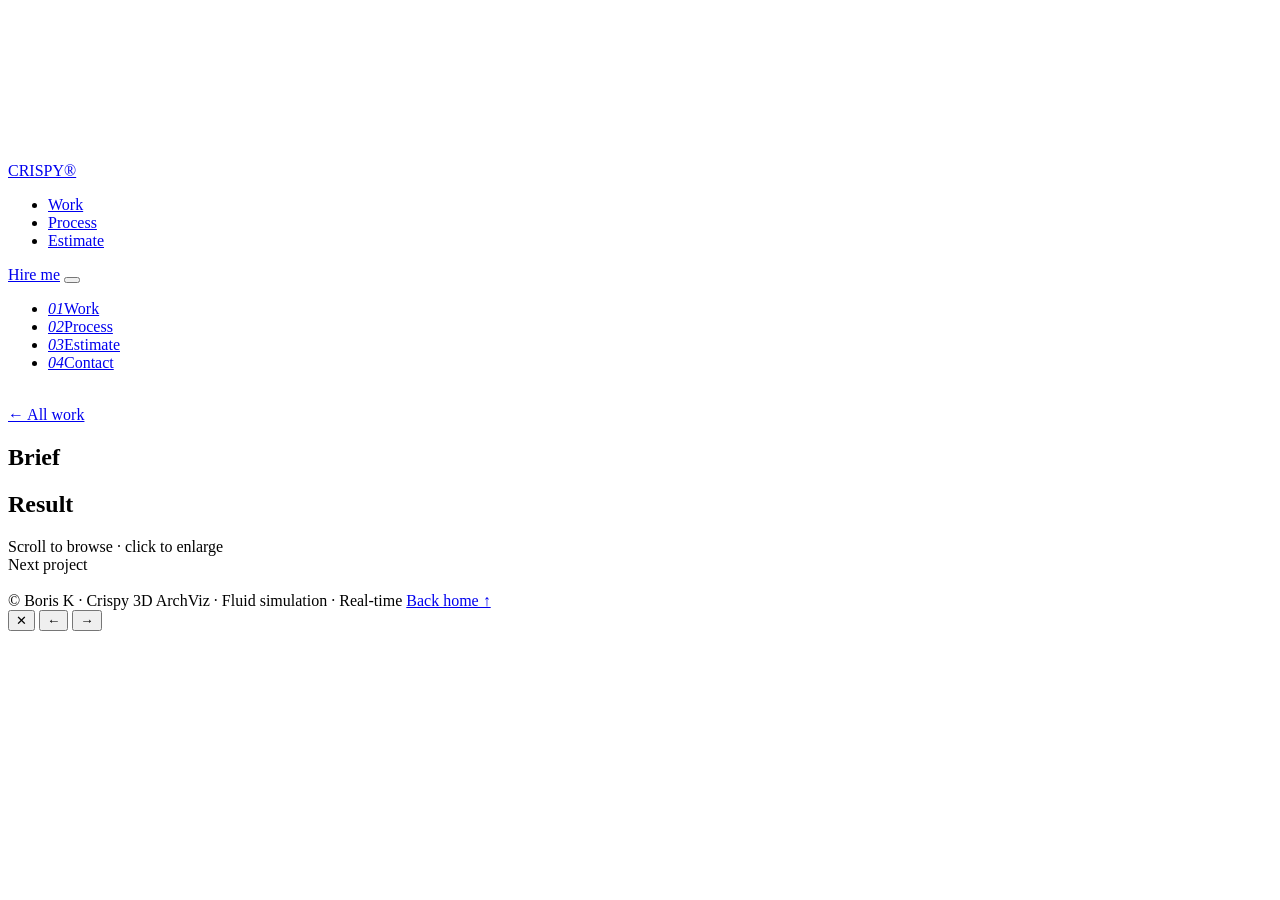
==== project.html @ 74c7d49f "Add files via upload" ====
<!doctype html>
<html lang="en">
<head>
<meta charset="utf-8">
<meta name="viewport" content="width=device-width,initial-scale=1">
<title>Project — Boris K</title>
<meta name="theme-color" content="#070708">
<link rel="preconnect" href="https://fonts.googleapis.com">
<link rel="preconnect" href="https://fonts.gstatic.com" crossorigin>
<link href="https://fonts.googleapis.com/css2?family=Manrope:wght@300;400;500;600;700;800&family=Instrument+Serif:ital@0;1&display=swap" rel="stylesheet">
<link rel="stylesheet" href="css/style.css?v=8">
</head>
<body class="pp-body">

<svg class="svg-defs" aria-hidden="true">
  <defs>
    <filter id="liquid-nav" x="0" y="0" width="100%" height="100%" color-interpolation-filters="sRGB">
      <feImage id="liquid-nav-map" result="map" preserveAspectRatio="none"/>
      <feDisplacementMap in="SourceGraphic" in2="map" scale="28" xChannelSelector="R" yChannelSelector="G"/>
    </filter>
    <filter id="liquid-lens" x="0" y="0" width="100%" height="100%" color-interpolation-filters="sRGB">
      <feImage id="liquid-lens-map" result="map" preserveAspectRatio="none"/>
      <feDisplacementMap in="SourceGraphic" in2="map" scale="60" xChannelSelector="R" yChannelSelector="G"/>
    </filter>
    <filter id="grain-f"><feTurbulence type="fractalNoise" baseFrequency=".8" numOctaves="3" stitchTiles="stitch"/></filter>
  </defs>
</svg>
<div class="grain" aria-hidden="true"></div>
<div class="cursor" aria-hidden="true"><div class="cursor__dot"></div><div class="cursor__lens"></div><span class="cursor__label"></span></div>

<header class="nav">
  <nav class="nav__pill glass glass--liquid">
    <a href="index.html" class="nav__logo" data-magnetic>CRISPY<span>®</span></a>
    <ul class="nav__links">
      <li><a href="index.html#work" data-magnetic>Work</a></li>
      <li><a href="index.html#process" data-magnetic>Process</a></li>
      <li><a href="index.html#quote" data-magnetic>Estimate</a></li>
    </ul>
    <a href="index.html#contact" class="btn btn--sm" data-magnetic><span>Hire me</span></a>
    <button class="nav__burger" aria-label="Menu"><i></i><i></i></button>
  </nav>
</header>
<div class="menu">
  <div class="menu__bg"></div>
  <ul class="menu__links">
    <li><a href="index.html#work"><em>01</em>Work</a></li>
    <li><a href="index.html#process"><em>02</em>Process</a></li>
    <li><a href="index.html#quote"><em>03</em>Estimate</a></li>
    <li><a href="index.html#contact"><em>04</em>Contact</a></li>
  </ul>
</div>

<main class="pp" id="pp">
  <section class="pp__hero">
    <img id="ppHero" src="" alt="">
    <div class="container">
      <a href="index.html#work" class="pp__back" data-magnetic>← All work</a>
      <div class="pp__tags" id="ppTags"></div>
      <h1 class="pp__title"><span class="line"><span id="ppTitle"></span></span></h1>
      <div class="pp__meta" id="ppMeta"></div>
    </div>
  </section>

  <section class="pp__brief">
    <div class="container">
      <div class="pp__col" data-reveal>
        <h2>Brief</h2>
        <p id="ppBrief"></p>
      </div>
      <div class="pp__col" data-reveal>
        <h2>Result</h2>
        <p id="ppResult"></p>
        <div class="pp__deliv" id="ppDeliv"></div>
      </div>
    </div>
  </section>

  <section class="pp__gallery" id="ppGallery">
    <div class="pp__pin" id="ppPin">
      <div class="pp__track" id="ppTrack"></div>
      <div class="pp__progress"><i id="ppProg"></i></div>
      <div class="pp__hint">Scroll to browse · click to enlarge</div>
    </div>
  </section>

  <section class="pp__next" id="ppNext">
    <span>Next project</span>
    <a href="#" id="ppNextLink"></a>
    <div class="pp__nextimg"><img id="ppNextImg" src="" alt=""></div>
  </section>
</main>

<footer class="footer">
  <div class="container footer__row">
    <span>© <span id="year"></span> Boris K · Crispy 3D</span>
    <span>ArchViz · Fluid simulation · Real-time</span>
    <a href="index.html" class="footer__top" data-magnetic>Back home ↑</a>
  </div>
</footer>

<div class="lightbox" id="lightbox" aria-hidden="true">
  <div class="lightbox__bg"></div>
  <button class="lightbox__close glass" aria-label="Close">✕</button>
  <button class="lightbox__arrow lightbox__arrow--prev glass" aria-label="Previous">←</button>
  <button class="lightbox__arrow lightbox__arrow--next glass" aria-label="Next">→</button>
  <figure class="lightbox__figure"><img class="lightbox__img" src="" alt=""></figure>
  <div class="lightbox__meta glass"><b class="lightbox__title"></b><span class="lightbox__count"></span></div>
  <div class="lightbox__thumbs" id="lightboxThumbs"></div>
</div>

<script src="https://cdnjs.cloudflare.com/ajax/libs/gsap/3.12.5/gsap.min.js"></script>
<script src="https://cdnjs.cloudflare.com/ajax/libs/gsap/3.12.5/ScrollTrigger.min.js"></script>
<script src="https://cdn.jsdelivr.net/npm/lenis@1.1.18/dist/lenis.min.js"></script>
<script src="js/data.js?v=8"></script>
<script src="js/common.js?v=8"></script>
<script src="js/project.js?v=8"></script>
</body>
</html>
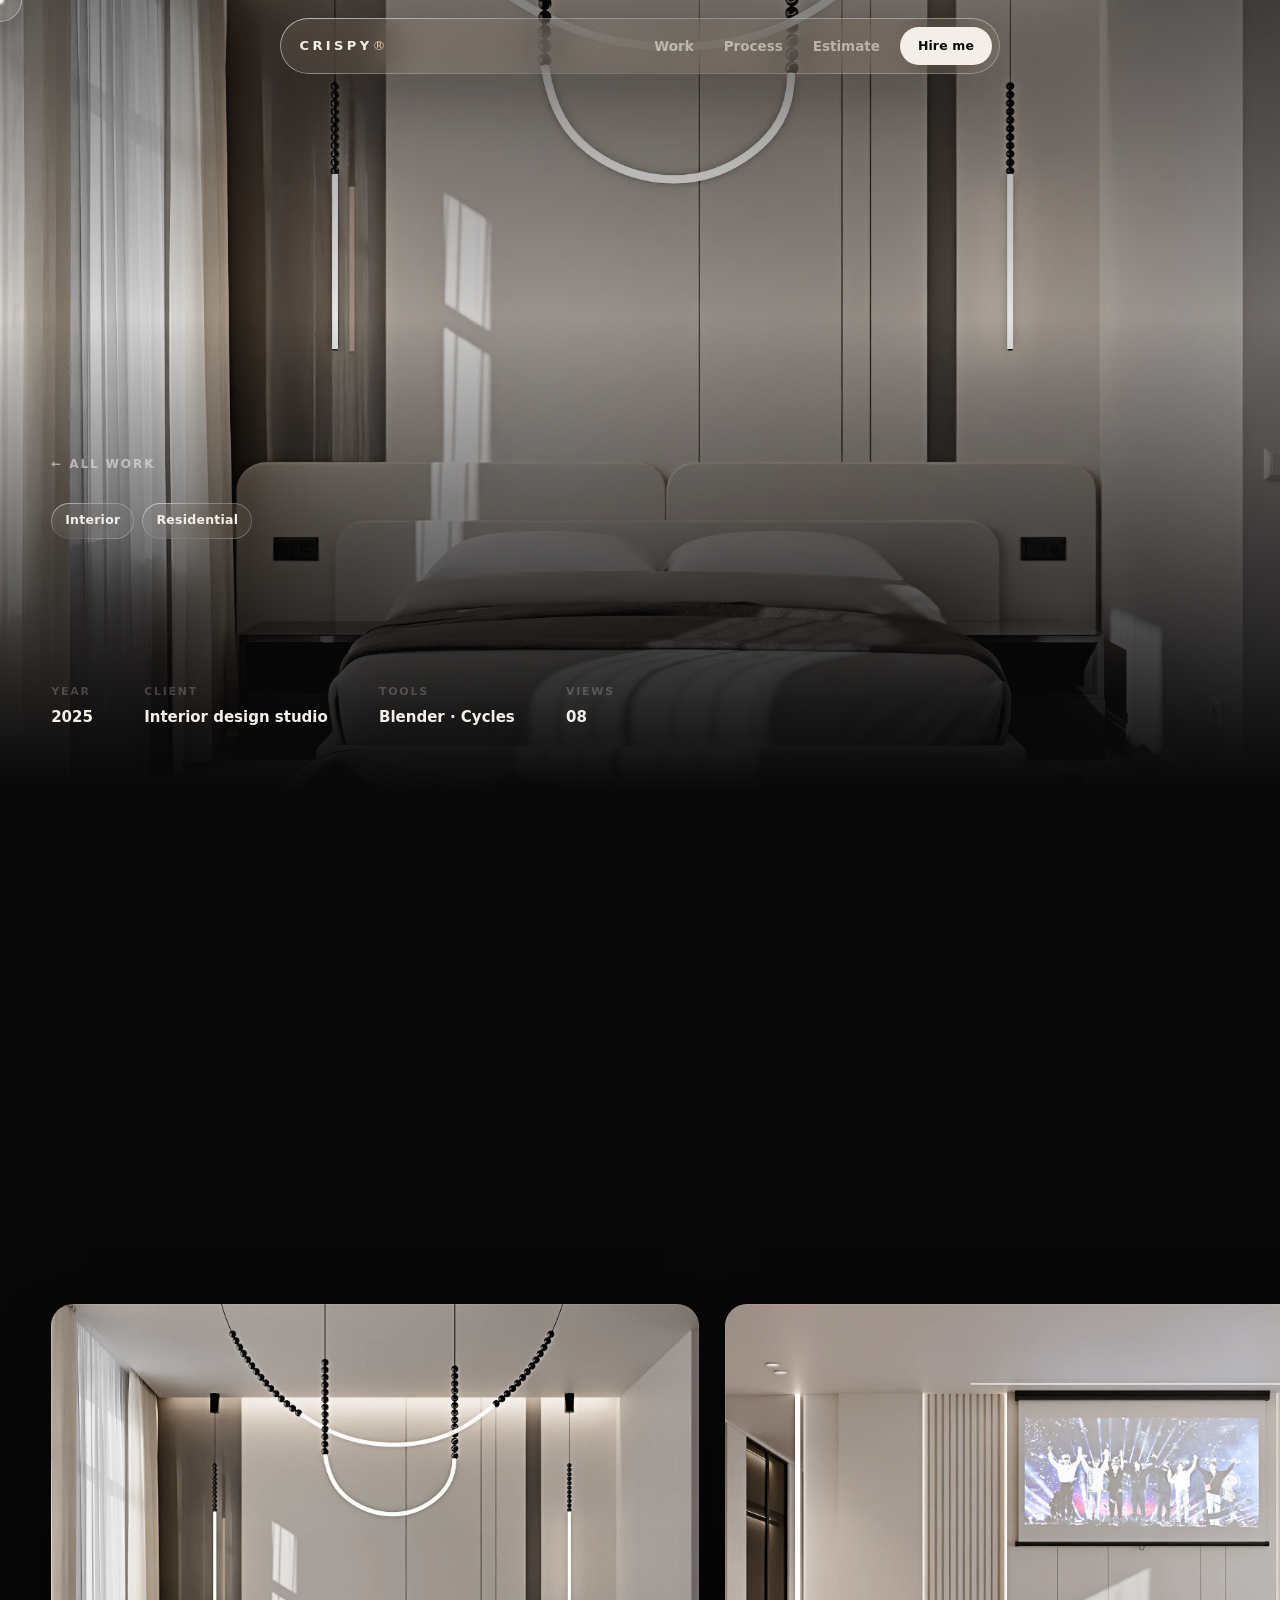
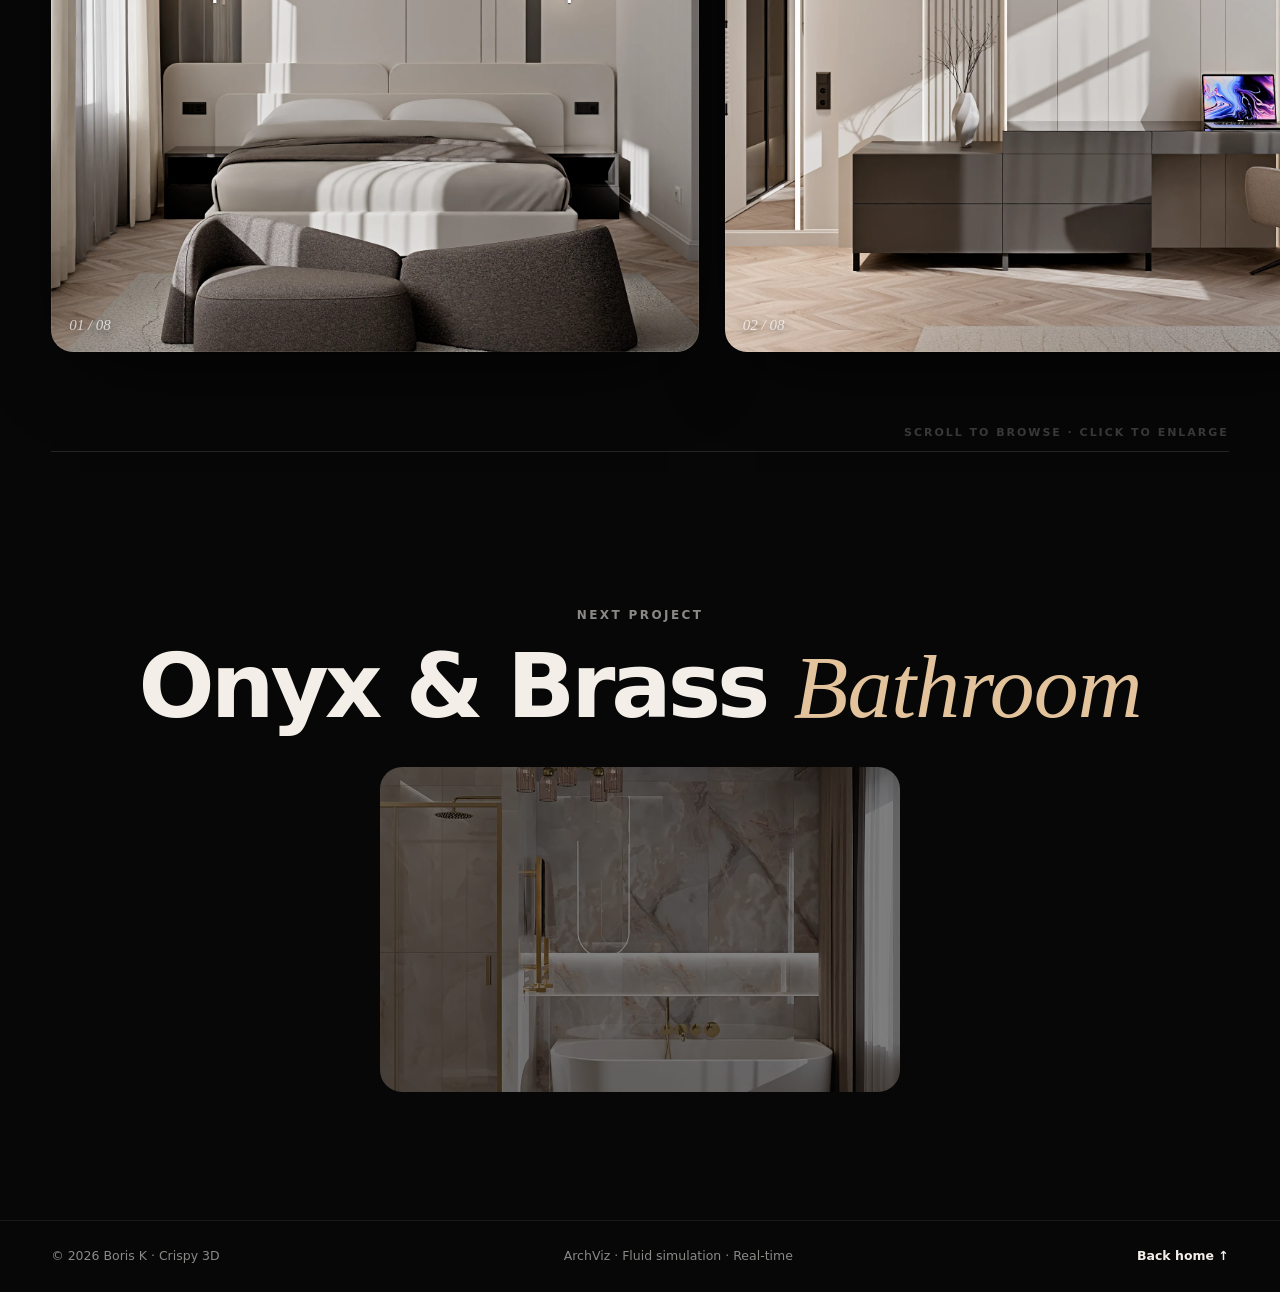
==== commit 932a7184: "Portfolio site: liquid glass, WebGL hero, project pages, quote calculator Co-Authored-By: Claude Opu" ====
--- a/project.html
+++ b/project.html
@@ -1,118 +1,118 @@
-<!doctype html>
-<html lang="en">
-<head>
-<meta charset="utf-8">
-<meta name="viewport" content="width=device-width,initial-scale=1">
-<title>Project — Boris K</title>
-<meta name="theme-color" content="#070708">
-<link rel="preconnect" href="https://fonts.googleapis.com">
-<link rel="preconnect" href="https://fonts.gstatic.com" crossorigin>
-<link href="https://fonts.googleapis.com/css2?family=Manrope:wght@300;400;500;600;700;800&family=Instrument+Serif:ital@0;1&display=swap" rel="stylesheet">
-<link rel="stylesheet" href="css/style.css?v=8">
-</head>
-<body class="pp-body">
-
-<svg class="svg-defs" aria-hidden="true">
-  <defs>
-    <filter id="liquid-nav" x="0" y="0" width="100%" height="100%" color-interpolation-filters="sRGB">
-      <feImage id="liquid-nav-map" result="map" preserveAspectRatio="none"/>
-      <feDisplacementMap in="SourceGraphic" in2="map" scale="28" xChannelSelector="R" yChannelSelector="G"/>
-    </filter>
-    <filter id="liquid-lens" x="0" y="0" width="100%" height="100%" color-interpolation-filters="sRGB">
-      <feImage id="liquid-lens-map" result="map" preserveAspectRatio="none"/>
-      <feDisplacementMap in="SourceGraphic" in2="map" scale="60" xChannelSelector="R" yChannelSelector="G"/>
-    </filter>
-    <filter id="grain-f"><feTurbulence type="fractalNoise" baseFrequency=".8" numOctaves="3" stitchTiles="stitch"/></filter>
-  </defs>
-</svg>
-<div class="grain" aria-hidden="true"></div>
-<div class="cursor" aria-hidden="true"><div class="cursor__dot"></div><div class="cursor__lens"></div><span class="cursor__label"></span></div>
-
-<header class="nav">
-  <nav class="nav__pill glass glass--liquid">
-    <a href="index.html" class="nav__logo" data-magnetic>CRISPY<span>®</span></a>
-    <ul class="nav__links">
-      <li><a href="index.html#work" data-magnetic>Work</a></li>
-      <li><a href="index.html#process" data-magnetic>Process</a></li>
-      <li><a href="index.html#quote" data-magnetic>Estimate</a></li>
-    </ul>
-    <a href="index.html#contact" class="btn btn--sm" data-magnetic><span>Hire me</span></a>
-    <button class="nav__burger" aria-label="Menu"><i></i><i></i></button>
-  </nav>
-</header>
-<div class="menu">
-  <div class="menu__bg"></div>
-  <ul class="menu__links">
-    <li><a href="index.html#work"><em>01</em>Work</a></li>
-    <li><a href="index.html#process"><em>02</em>Process</a></li>
-    <li><a href="index.html#quote"><em>03</em>Estimate</a></li>
-    <li><a href="index.html#contact"><em>04</em>Contact</a></li>
-  </ul>
-</div>
-
-<main class="pp" id="pp">
-  <section class="pp__hero">
-    <img id="ppHero" src="" alt="">
-    <div class="container">
-      <a href="index.html#work" class="pp__back" data-magnetic>← All work</a>
-      <div class="pp__tags" id="ppTags"></div>
-      <h1 class="pp__title"><span class="line"><span id="ppTitle"></span></span></h1>
-      <div class="pp__meta" id="ppMeta"></div>
-    </div>
-  </section>
-
-  <section class="pp__brief">
-    <div class="container">
-      <div class="pp__col" data-reveal>
-        <h2>Brief</h2>
-        <p id="ppBrief"></p>
-      </div>
-      <div class="pp__col" data-reveal>
-        <h2>Result</h2>
-        <p id="ppResult"></p>
-        <div class="pp__deliv" id="ppDeliv"></div>
-      </div>
-    </div>
-  </section>
-
-  <section class="pp__gallery" id="ppGallery">
-    <div class="pp__pin" id="ppPin">
-      <div class="pp__track" id="ppTrack"></div>
-      <div class="pp__progress"><i id="ppProg"></i></div>
-      <div class="pp__hint">Scroll to browse · click to enlarge</div>
-    </div>
-  </section>
-
-  <section class="pp__next" id="ppNext">
-    <span>Next project</span>
-    <a href="#" id="ppNextLink"></a>
-    <div class="pp__nextimg"><img id="ppNextImg" src="" alt=""></div>
-  </section>
-</main>
-
-<footer class="footer">
-  <div class="container footer__row">
-    <span>© <span id="year"></span> Boris K · Crispy 3D</span>
-    <span>ArchViz · Fluid simulation · Real-time</span>
-    <a href="index.html" class="footer__top" data-magnetic>Back home ↑</a>
-  </div>
-</footer>
-
-<div class="lightbox" id="lightbox" aria-hidden="true">
-  <div class="lightbox__bg"></div>
-  <button class="lightbox__close glass" aria-label="Close">✕</button>
-  <button class="lightbox__arrow lightbox__arrow--prev glass" aria-label="Previous">←</button>
-  <button class="lightbox__arrow lightbox__arrow--next glass" aria-label="Next">→</button>
-  <figure class="lightbox__figure"><img class="lightbox__img" src="" alt=""></figure>
-  <div class="lightbox__meta glass"><b class="lightbox__title"></b><span class="lightbox__count"></span></div>
-  <div class="lightbox__thumbs" id="lightboxThumbs"></div>
-</div>
-
-<script src="https://cdnjs.cloudflare.com/ajax/libs/gsap/3.12.5/gsap.min.js"></script>
-<script src="https://cdnjs.cloudflare.com/ajax/libs/gsap/3.12.5/ScrollTrigger.min.js"></script>
-<script src="https://cdn.jsdelivr.net/npm/lenis@1.1.18/dist/lenis.min.js"></script>
-<script src="js/data.js?v=8"></script>
-<script src="js/common.js?v=8"></script>
-<script src="js/project.js?v=8"></script>
-</body>
-</html>
+<!doctype html>
+<html lang="en">
+<head>
+<meta charset="utf-8">
+<meta name="viewport" content="width=device-width,initial-scale=1">
+<title>Project — Boris K</title>
+<meta name="theme-color" content="#070708">
+<link rel="preconnect" href="https://fonts.googleapis.com">
+<link rel="preconnect" href="https://fonts.gstatic.com" crossorigin>
+<link href="https://fonts.googleapis.com/css2?family=Manrope:wght@300;400;500;600;700;800&family=Instrument+Serif:ital@0;1&display=swap" rel="stylesheet">
+<link rel="stylesheet" href="css/style.css?v=8">
+</head>
+<body class="pp-body">
+
+<svg class="svg-defs" aria-hidden="true">
+  <defs>
+    <filter id="liquid-nav" x="0" y="0" width="100%" height="100%" color-interpolation-filters="sRGB">
+      <feImage id="liquid-nav-map" result="map" preserveAspectRatio="none"/>
+      <feDisplacementMap in="SourceGraphic" in2="map" scale="28" xChannelSelector="R" yChannelSelector="G"/>
+    </filter>
+    <filter id="liquid-lens" x="0" y="0" width="100%" height="100%" color-interpolation-filters="sRGB">
+      <feImage id="liquid-lens-map" result="map" preserveAspectRatio="none"/>
+      <feDisplacementMap in="SourceGraphic" in2="map" scale="60" xChannelSelector="R" yChannelSelector="G"/>
+    </filter>
+    <filter id="grain-f"><feTurbulence type="fractalNoise" baseFrequency=".8" numOctaves="3" stitchTiles="stitch"/></filter>
+  </defs>
+</svg>
+<div class="grain" aria-hidden="true"></div>
+<div class="cursor" aria-hidden="true"><div class="cursor__dot"></div><div class="cursor__lens"></div><span class="cursor__label"></span></div>
+
+<header class="nav">
+  <nav class="nav__pill glass glass--liquid">
+    <a href="index.html" class="nav__logo" data-magnetic>CRISPY<span>®</span></a>
+    <ul class="nav__links">
+      <li><a href="index.html#work" data-magnetic>Work</a></li>
+      <li><a href="index.html#process" data-magnetic>Process</a></li>
+      <li><a href="index.html#quote" data-magnetic>Estimate</a></li>
+    </ul>
+    <a href="index.html#contact" class="btn btn--sm" data-magnetic><span>Hire me</span></a>
+    <button class="nav__burger" aria-label="Menu"><i></i><i></i></button>
+  </nav>
+</header>
+<div class="menu">
+  <div class="menu__bg"></div>
+  <ul class="menu__links">
+    <li><a href="index.html#work"><em>01</em>Work</a></li>
+    <li><a href="index.html#process"><em>02</em>Process</a></li>
+    <li><a href="index.html#quote"><em>03</em>Estimate</a></li>
+    <li><a href="index.html#contact"><em>04</em>Contact</a></li>
+  </ul>
+</div>
+
+<main class="pp" id="pp">
+  <section class="pp__hero">
+    <img id="ppHero" src="" alt="">
+    <div class="container">
+      <a href="index.html#work" class="pp__back" data-magnetic>← All work</a>
+      <div class="pp__tags" id="ppTags"></div>
+      <h1 class="pp__title"><span class="line"><span id="ppTitle"></span></span></h1>
+      <div class="pp__meta" id="ppMeta"></div>
+    </div>
+  </section>
+
+  <section class="pp__brief">
+    <div class="container">
+      <div class="pp__col" data-reveal>
+        <h2>Brief</h2>
+        <p id="ppBrief"></p>
+      </div>
+      <div class="pp__col" data-reveal>
+        <h2>Result</h2>
+        <p id="ppResult"></p>
+        <div class="pp__deliv" id="ppDeliv"></div>
+      </div>
+    </div>
+  </section>
+
+  <section class="pp__gallery" id="ppGallery">
+    <div class="pp__pin" id="ppPin">
+      <div class="pp__track" id="ppTrack"></div>
+      <div class="pp__progress"><i id="ppProg"></i></div>
+      <div class="pp__hint">Scroll to browse · click to enlarge</div>
+    </div>
+  </section>
+
+  <section class="pp__next" id="ppNext">
+    <span>Next project</span>
+    <a href="#" id="ppNextLink"></a>
+    <div class="pp__nextimg"><img id="ppNextImg" src="" alt=""></div>
+  </section>
+</main>
+
+<footer class="footer">
+  <div class="container footer__row">
+    <span>© <span id="year"></span> Boris K · Crispy 3D</span>
+    <span>ArchViz · Fluid simulation · Real-time</span>
+    <a href="index.html" class="footer__top" data-magnetic>Back home ↑</a>
+  </div>
+</footer>
+
+<div class="lightbox" id="lightbox" aria-hidden="true">
+  <div class="lightbox__bg"></div>
+  <button class="lightbox__close glass" aria-label="Close">✕</button>
+  <button class="lightbox__arrow lightbox__arrow--prev glass" aria-label="Previous">←</button>
+  <button class="lightbox__arrow lightbox__arrow--next glass" aria-label="Next">→</button>
+  <figure class="lightbox__figure"><img class="lightbox__img" src="" alt=""></figure>
+  <div class="lightbox__meta glass"><b class="lightbox__title"></b><span class="lightbox__count"></span></div>
+  <div class="lightbox__thumbs" id="lightboxThumbs"></div>
+</div>
+
+<script src="https://cdnjs.cloudflare.com/ajax/libs/gsap/3.12.5/gsap.min.js"></script>
+<script src="https://cdnjs.cloudflare.com/ajax/libs/gsap/3.12.5/ScrollTrigger.min.js"></script>
+<script src="https://cdn.jsdelivr.net/npm/lenis@1.1.18/dist/lenis.min.js"></script>
+<script src="js/data.js?v=8"></script>
+<script src="js/common.js?v=8"></script>
+<script src="js/project.js?v=8"></script>
+</body>
+</html>
--- a/css/style.css
+++ b/css/style.css
@@ -0,0 +1,556 @@
+/* ============================================================
+   CRISPY — 3D portfolio · dark / liquid glass
+   ============================================================ */
+
+:root{
+  --bg:#070708;
+  --bg2:#0d0d0f;
+  --fg:#f3efe8;
+  --muted:rgba(243,239,232,.56);
+  --faint:rgba(243,239,232,.22);
+  --accent:#e2c39b;          /* champagne / copper — matches the renders */
+  --accent2:#b88a5c;
+  --glass:rgba(255,255,255,.055);
+  --glass-hi:rgba(255,255,255,.16);
+  --r:22px;
+  --font:"Manrope",system-ui,-apple-system,"Segoe UI",sans-serif;
+  --serif:"Instrument Serif",Georgia,serif;
+  --ease:cubic-bezier(.22,1,.36,1);
+  --gutter:clamp(18px,4vw,64px);
+}
+
+*{box-sizing:border-box;margin:0;padding:0}
+html{scroll-behavior:auto;-webkit-text-size-adjust:100%}
+html.lenis{height:auto}
+.lenis.lenis-smooth{scroll-behavior:auto!important}
+.lenis.lenis-stopped{overflow:hidden}
+body{
+  background:var(--bg);color:var(--fg);font-family:var(--font);
+  font-weight:400;line-height:1.5;-webkit-font-smoothing:antialiased;
+  overflow-x:hidden;min-height:100vh;
+}
+img{display:block;max-width:100%}
+a{color:inherit;text-decoration:none}
+ul{list-style:none}
+button{font:inherit;color:inherit;background:none;border:0;cursor:pointer}
+em{font-family:var(--serif);font-style:italic;font-weight:400;letter-spacing:-.01em}
+::selection{background:var(--accent);color:#111}
+
+.container{width:100%;max-width:1440px;margin-inline:auto;padding-inline:var(--gutter)}
+.svg-defs{position:absolute;width:0;height:0;overflow:hidden}
+
+/* ---------- grain ---------- */
+.grain{
+  position:fixed;inset:-50%;width:200%;height:200%;pointer-events:none;z-index:9000;
+  opacity:.055;mix-blend-mode:overlay;filter:url(#grain-f);
+  animation:grain 1.2s steps(6) infinite;
+}
+@keyframes grain{
+  0%{transform:translate(0,0)}20%{transform:translate(-2%,3%)}40%{transform:translate(3%,-1%)}
+  60%{transform:translate(-1%,-3%)}80%{transform:translate(2%,2%)}100%{transform:translate(0,0)}
+}
+
+/* ---------- glass ---------- */
+.glass{
+  position:relative;isolation:isolate;
+  background:linear-gradient(135deg,rgba(255,255,255,.085),rgba(255,255,255,.025) 55%,rgba(255,255,255,.05));
+  -webkit-backdrop-filter:blur(20px) saturate(180%);backdrop-filter:blur(20px) saturate(180%);
+  border-radius:var(--r);
+  box-shadow:inset 0 1px 0 rgba(255,255,255,.22),inset 0 -1px 0 rgba(255,255,255,.04),
+             0 24px 60px -20px rgba(0,0,0,.7);
+}
+.glass::before{ /* gradient hairline border */
+  content:"";position:absolute;inset:0;border-radius:inherit;padding:1px;pointer-events:none;z-index:2;
+  background:linear-gradient(140deg,rgba(255,255,255,.55),rgba(255,255,255,.08) 30%,rgba(255,255,255,.02) 55%,rgba(255,255,255,.3) 100%);
+  -webkit-mask:linear-gradient(#000 0 0) content-box,linear-gradient(#000 0 0);
+  -webkit-mask-composite:xor;mask-composite:exclude;
+}
+.glass::after{ /* specular that follows the cursor (--mx/--my set in JS) */
+  content:"";position:absolute;inset:0;border-radius:inherit;pointer-events:none;z-index:1;
+  background:radial-gradient(260px circle at var(--mx,50%) var(--my,0%),rgba(255,255,255,.16),transparent 60%);
+  opacity:0;transition:opacity .5s var(--ease);
+}
+.glass:hover::after{opacity:1}
+/* real refraction on Chromium – feImage map is generated in JS */
+.glass--liquid.has-liquid{
+  -webkit-backdrop-filter:url(#liquid-nav) blur(10px) saturate(170%);
+  backdrop-filter:url(#liquid-nav) blur(10px) saturate(170%);
+}
+.glass-frame{
+  border-radius:var(--r);overflow:hidden;position:relative;
+  box-shadow:0 0 0 1px rgba(255,255,255,.1),0 40px 100px -30px rgba(0,0,0,.9);
+}
+
+/* ---------- chips / buttons ---------- */
+.chip{
+  display:inline-flex;align-items:center;gap:8px;height:36px;padding:0 14px;border-radius:999px;
+  font-size:12.5px;font-weight:600;letter-spacing:.02em;color:var(--fg);white-space:nowrap;
+  transition:transform .4s var(--ease),background .4s;
+}
+.chip:hover{transform:translateY(-2px)}
+.chip.is-active{background:rgba(226,195,155,.16);color:var(--accent)}
+.chip__dot{width:7px;height:7px;border-radius:50%;background:#6cf59a;box-shadow:0 0 0 0 rgba(108,245,154,.6);animation:pulse 2s infinite}
+@keyframes pulse{0%{box-shadow:0 0 0 0 rgba(108,245,154,.6)}70%{box-shadow:0 0 0 9px rgba(108,245,154,0)}100%{box-shadow:0 0 0 0 rgba(108,245,154,0)}}
+
+.btn{
+  position:relative;display:inline-flex;align-items:center;gap:10px;height:52px;padding:0 26px;
+  border-radius:999px;font-weight:700;font-size:14px;letter-spacing:.01em;overflow:hidden;
+  transition:transform .5s var(--ease),color .3s,box-shadow .5s;isolation:isolate;
+}
+.btn>span,.btn>i{position:relative;z-index:2;font-style:normal}
+.btn>i{transition:transform .5s var(--ease)}
+.btn:hover>i{transform:translateX(4px)}
+.btn--primary{background:var(--fg);color:#0b0b0c;box-shadow:0 10px 40px -10px rgba(243,239,232,.4)}
+.btn--primary::before{
+  content:"";position:absolute;inset:0;background:linear-gradient(120deg,var(--accent),#fff 50%,var(--accent));
+  background-size:220% 100%;opacity:0;transition:opacity .4s;z-index:1;animation:sheen 3s linear infinite;
+}
+.btn--primary:hover::before{opacity:1}
+@keyframes sheen{to{background-position:220% 0}}
+.btn--ghost{
+  color:var(--fg);background:rgba(255,255,255,.04);
+  box-shadow:inset 0 0 0 1px rgba(255,255,255,.16),inset 0 1px 0 rgba(255,255,255,.2);
+  -webkit-backdrop-filter:blur(14px);backdrop-filter:blur(14px);
+}
+.btn--ghost:hover{background:rgba(255,255,255,.09)}
+.btn--sm{height:38px;padding:0 18px;font-size:12.5px;background:var(--fg);color:#0b0b0c}
+.btn--lg{height:64px;padding:0 36px;font-size:16px}
+
+/* ---------- cursor ---------- */
+.cursor{position:fixed;left:0;top:0;z-index:9900;pointer-events:none;mix-blend-mode:normal}
+.cursor__dot{
+  position:absolute;left:0;top:0;width:8px;height:8px;border-radius:50%;background:var(--fg);
+  transform:translate(-50%,-50%);transition:opacity .3s,transform .3s var(--ease);
+}
+.cursor__lens{
+  position:absolute;left:0;top:0;width:44px;height:44px;border-radius:50%;
+  transform:translate(-50%,-50%) scale(1);
+  box-shadow:inset 0 0 0 1px rgba(255,255,255,.35),inset 0 1px 1px rgba(255,255,255,.5),0 10px 30px -10px rgba(0,0,0,.6);
+  -webkit-backdrop-filter:blur(1.5px) saturate(1.4) brightness(1.08);backdrop-filter:blur(1.5px) saturate(1.4) brightness(1.08);
+  transition:width .5s var(--ease),height .5s var(--ease),opacity .3s,box-shadow .5s;
+}
+.cursor.has-liquid .cursor__lens{
+  -webkit-backdrop-filter:url(#liquid-lens) saturate(1.4) brightness(1.06);
+  backdrop-filter:url(#liquid-lens) saturate(1.4) brightness(1.06);
+}
+.cursor__label{
+  position:absolute;left:0;top:0;transform:translate(-50%,-50%);font-size:11px;font-weight:800;letter-spacing:.14em;
+  text-transform:uppercase;color:#0b0b0c;opacity:0;transition:opacity .3s;white-space:nowrap;
+}
+.cursor.is-view .cursor__lens{width:112px;height:112px;background:rgba(243,239,232,.92);-webkit-backdrop-filter:none;backdrop-filter:none}
+.cursor.is-view .cursor__label{opacity:1}
+.cursor.is-view .cursor__dot{opacity:0}
+.cursor.is-link .cursor__lens{width:64px;height:64px}
+.cursor.is-drag .cursor__lens{width:96px;height:96px;background:rgba(243,239,232,.92);-webkit-backdrop-filter:none;backdrop-filter:none}
+.cursor.is-drag .cursor__label{opacity:1}
+.cursor.is-drag .cursor__dot{opacity:0}
+.cursor.is-hidden{opacity:0}
+@media (hover:hover) and (pointer:fine){
+  body.custom-cursor,body.custom-cursor a,body.custom-cursor button{cursor:none}
+}
+@media (hover:none),(pointer:coarse){.cursor{display:none}}
+
+/* ---------- preloader ---------- */
+.preloader{position:fixed;inset:0;z-index:9800;background:var(--bg);display:grid;place-items:center;transition:none}
+.preloader__inner{display:flex;flex-direction:column;align-items:center;gap:22px;width:min(320px,70vw)}
+.preloader__logo{font-weight:800;letter-spacing:.32em;font-size:14px}
+.preloader__logo span,.nav__logo span{color:var(--accent);font-weight:500;letter-spacing:0}
+.preloader__bar{width:100%;height:1px;background:rgba(255,255,255,.12);overflow:hidden}
+.preloader__bar i{display:block;height:100%;width:0;background:var(--accent)}
+.preloader__count{font-family:var(--serif);font-size:56px;line-height:1;color:var(--fg);font-variant-numeric:tabular-nums}
+
+/* ---------- nav ---------- */
+.nav{position:fixed;top:18px;left:0;right:0;z-index:900;display:flex;justify-content:center;padding-inline:16px;
+  transition:transform .6s var(--ease),opacity .6s;}
+.nav.is-hidden{transform:translateY(-140%);opacity:0}
+.nav__pill{
+  display:flex;align-items:center;gap:6px;height:56px;padding:0 8px 0 20px;border-radius:999px;
+  width:100%;max-width:720px;
+}
+.nav__logo{font-weight:800;letter-spacing:.26em;font-size:13px;margin-right:auto;padding-right:14px}
+.nav__links{display:flex;gap:2px}
+.nav__links a{display:block;padding:9px 14px;border-radius:999px;font-size:13.5px;font-weight:600;color:var(--muted);transition:color .3s,background .3s}
+.nav__links a:hover,.nav__links a.is-active{color:var(--fg);background:rgba(255,255,255,.08)}
+.nav__burger{display:none;width:42px;height:42px;border-radius:50%;flex-direction:column;gap:5px;align-items:center;justify-content:center}
+.nav__burger i{display:block;width:18px;height:1.5px;background:var(--fg);transition:transform .4s var(--ease),opacity .3s}
+.menu{position:fixed;inset:0;z-index:850;pointer-events:none;display:grid;place-items:center}
+.menu__bg{position:absolute;inset:0;background:rgba(7,7,8,.6);-webkit-backdrop-filter:blur(30px) saturate(150%);backdrop-filter:blur(30px) saturate(150%);opacity:0;transition:opacity .6s}
+.menu__links{position:relative;display:flex;flex-direction:column;gap:6px;text-align:center}
+.menu__links a{display:flex;align-items:baseline;gap:14px;font-size:clamp(34px,9vw,54px);font-weight:700;letter-spacing:-.03em;opacity:0;transform:translateY(30px);transition:opacity .6s var(--ease),transform .7s var(--ease)}
+.menu__links em{font-size:14px;color:var(--accent)}
+body.menu-open .menu{pointer-events:auto}
+body.menu-open .menu__bg{opacity:1}
+body.menu-open .menu__links a{opacity:1;transform:none}
+body.menu-open .menu__links li:nth-child(2) a{transition-delay:.05s}
+body.menu-open .menu__links li:nth-child(3) a{transition-delay:.1s}
+body.menu-open .menu__links li:nth-child(4) a{transition-delay:.15s}
+body.menu-open .menu__links li:nth-child(5) a{transition-delay:.2s}
+body.menu-open .nav__burger i:first-child{transform:translateY(3.25px) rotate(45deg)}
+body.menu-open .nav__burger i:last-child{transform:translateY(-3.25px) rotate(-45deg)}
+
+/* ---------- hero ---------- */
+.hero{position:relative;min-height:100svh;display:flex;align-items:flex-end;overflow:hidden;padding-bottom:clamp(40px,7vh,80px)}
+.hero__bg{position:absolute;inset:0;z-index:0}
+.hero__img{width:100%;height:100%;object-fit:cover;transform:scale(1.12);will-change:transform;filter:saturate(.9)}
+.hero__veil{position:absolute;inset:0;
+  background:
+    linear-gradient(180deg,rgba(7,7,8,.45) 0%,rgba(7,7,8,.08) 35%,rgba(7,7,8,.62) 75%,var(--bg) 100%),
+    radial-gradient(60% 50% at 20% 80%,rgba(7,7,8,.6),transparent);
+}
+.hero__content{position:relative;z-index:2;padding-top:140px;width:100%}
+.hero__eyebrow{display:flex;gap:10px;flex-wrap:wrap;margin-bottom:28px}
+.hero__title{
+  font-size:clamp(46px,9.2vw,152px);line-height:.94;letter-spacing:-.045em;font-weight:700;
+  margin-bottom:clamp(28px,4vw,48px);
+}
+.hero__title em{color:var(--accent);font-weight:400;letter-spacing:-.02em}
+.line{display:block;overflow:hidden;padding-bottom:.06em;margin-bottom:-.06em}
+.line>span{display:block;transform:translateY(110%);will-change:transform}
+.hero__bottom{display:flex;align-items:flex-end;justify-content:space-between;gap:32px;flex-wrap:wrap}
+.hero__sub{max-width:520px;color:var(--muted);font-size:clamp(15px,1.25vw,18px);line-height:1.6}
+.hero__cta{display:flex;gap:12px;flex-wrap:wrap}
+.hero__scroll{position:absolute;left:50%;bottom:26px;width:1px;height:56px;background:rgba(255,255,255,.12);overflow:hidden;z-index:2}
+.hero__scroll span{position:absolute;left:0;top:0;width:100%;height:50%;background:var(--fg);animation:scrollhint 2.2s var(--ease) infinite}
+@keyframes scrollhint{0%{transform:translateY(-100%)}60%,100%{transform:translateY(220%)}}
+.hero__coords{position:absolute;right:var(--gutter);bottom:30px;z-index:2;display:flex;gap:26px;font-size:11px;letter-spacing:.2em;color:var(--faint);font-weight:700}
+
+/* ---------- marquee ---------- */
+.marquee{overflow:hidden;padding:26px 0;border-block:1px solid rgba(255,255,255,.07);
+  -webkit-mask:linear-gradient(90deg,transparent,#000 12%,#000 88%,transparent);mask:linear-gradient(90deg,transparent,#000 12%,#000 88%,transparent)}
+.marquee__track{display:flex;gap:44px;width:max-content;animation:marquee 32s linear infinite;will-change:transform}
+.marquee__track span{font-size:clamp(18px,2.2vw,28px);font-weight:600;letter-spacing:-.02em;color:var(--muted);white-space:nowrap}
+.marquee__track i{color:var(--accent);font-style:normal;font-size:14px;align-self:center}
+@keyframes marquee{to{transform:translateX(-50%)}}
+
+/* ---------- section head ---------- */
+section{padding-block:clamp(90px,12vw,170px)}
+.section-head{display:grid;grid-template-columns:auto 1fr;gap:12px 28px;align-items:end;margin-bottom:clamp(40px,6vw,72px)}
+.section-head__num{grid-row:1/3;font-size:12px;letter-spacing:.2em;color:var(--accent);font-weight:700;align-self:start;padding-top:.9em}
+.section-head__title{font-size:clamp(40px,6.4vw,96px);line-height:.98;letter-spacing:-.04em;font-weight:700}
+.section-head__title em{color:var(--accent)}
+.section-head__hint{color:var(--muted);font-size:14px;max-width:560px}
+[data-split] .w{display:inline-block;overflow:hidden;vertical-align:bottom;padding-bottom:.08em;margin-bottom:-.08em}
+[data-split] .w>span{display:inline-block;transform:translateY(110%)}
+
+/* ---------- works grid ---------- */
+.works{padding-top:clamp(70px,9vw,120px)}
+.works__grid{display:grid;grid-template-columns:repeat(12,1fr);gap:clamp(14px,2vw,28px)}
+.work{position:relative;grid-column:span 6;aspect-ratio:4/3;border-radius:var(--r);overflow:hidden;background:var(--bg2);
+  transform-style:preserve-3d;transition:transform .8s var(--ease);will-change:transform}
+.work--wide{grid-column:span 8}
+.work--narrow{grid-column:span 4;aspect-ratio:auto}
+.work__media{position:absolute;inset:0;overflow:hidden;background:#111}
+.work__media img{position:absolute;inset:0;width:100%;height:100%;object-fit:cover;opacity:0;transition:opacity .25s;transform:scale(1.04);will-change:opacity,transform}
+.work__media img.is-on{opacity:1}
+.work:hover .work__media img{transform:scale(1)}
+.work__media img{transition:opacity .2s,transform 1.6s var(--ease)}
+.work__scrub{position:absolute;left:14px;right:14px;bottom:14px;height:2px;display:flex;gap:4px;z-index:3;opacity:0;transition:opacity .4s}
+.work:hover .work__scrub{opacity:1}
+.work__scrub i{flex:1;background:rgba(255,255,255,.28);border-radius:2px;transition:background .2s}
+.work__scrub i.is-on{background:var(--fg)}
+.work__veil{position:absolute;inset:0;background:linear-gradient(180deg,transparent 45%,rgba(7,7,8,.75));z-index:2;pointer-events:none}
+.work__info{position:absolute;left:0;right:0;bottom:0;z-index:3;padding:22px 24px 30px;display:flex;justify-content:space-between;align-items:flex-end;gap:16px;pointer-events:none}
+.work__title{font-size:clamp(20px,2vw,28px);font-weight:700;letter-spacing:-.03em;line-height:1.1}
+.work__meta{display:flex;gap:8px;flex-wrap:wrap;margin-top:8px}
+.work__meta span{font-size:11px;letter-spacing:.12em;text-transform:uppercase;color:var(--muted);font-weight:700}
+.work__count{font-family:var(--serif);font-size:15px;color:var(--muted);white-space:nowrap;font-style:italic}
+.work__glow{position:absolute;inset:0;border-radius:inherit;pointer-events:none;z-index:4;
+  background:radial-gradient(400px circle at var(--mx,50%) var(--my,50%),rgba(255,255,255,.1),transparent 55%);opacity:0;transition:opacity .4s}
+.work:hover .work__glow{opacity:1}
+.work::after{content:"";position:absolute;inset:0;border-radius:inherit;pointer-events:none;z-index:5;box-shadow:inset 0 0 0 1px rgba(255,255,255,.08)}
+
+/* ---------- compare ---------- */
+.compare{padding-top:0}
+.compare__stage{display:flex;flex-direction:column;gap:20px}
+.compare__box{position:relative;aspect-ratio:4/3;max-height:82vh;width:100%;user-select:none;touch-action:pan-y;cursor:ew-resize}
+.compare__img{position:absolute;inset:0;width:100%;height:100%;object-fit:cover;pointer-events:none}
+.compare__night{position:absolute;inset:0;clip-path:inset(0 0 0 50%);will-change:clip-path}
+.compare__handle{position:absolute;top:0;bottom:0;left:50%;width:0;z-index:3;will-change:left}
+.compare__handle::before{content:"";position:absolute;top:0;bottom:0;left:-.5px;width:1px;background:rgba(255,255,255,.75);box-shadow:0 0 20px rgba(0,0,0,.6)}
+.compare__knob{position:absolute;top:50%;left:50%;width:64px;height:64px;transform:translate(-50%,-50%);border-radius:50%;display:flex;align-items:center;justify-content:center;gap:10px;transition:transform .4s var(--ease)}
+.compare__box:active .compare__knob{transform:translate(-50%,-50%) scale(.92)}
+.compare__knob i{width:7px;height:7px;border-top:1.5px solid var(--fg);border-left:1.5px solid var(--fg);transform:rotate(-45deg)}
+.compare__knob i:last-child{transform:rotate(135deg)}
+.compare__tag{position:absolute;top:18px;z-index:2;font-size:11px;letter-spacing:.18em;font-weight:800;text-transform:uppercase;padding:9px 14px;border-radius:999px;
+  background:rgba(7,7,8,.45);-webkit-backdrop-filter:blur(10px);backdrop-filter:blur(10px);box-shadow:inset 0 0 0 1px rgba(255,255,255,.14)}
+.compare__tag--l{left:18px}.compare__tag--r{right:18px}
+.compare__switch{display:flex;gap:10px;justify-content:center}
+
+/* ---------- services ---------- */
+.services__list{display:grid;grid-template-columns:repeat(4,1fr);gap:clamp(12px,1.6vw,22px)}
+.service{padding:30px 26px 28px;min-height:320px;display:flex;flex-direction:column;transition:transform .7s var(--ease)}
+.service:hover{transform:translateY(-6px)}
+.service__num{font-size:12px;letter-spacing:.2em;color:var(--accent);font-weight:700;margin-bottom:auto}
+.service h3{font-size:clamp(20px,1.7vw,24px);letter-spacing:-.03em;line-height:1.15;margin:32px 0 12px;font-weight:700}
+.service p{color:var(--muted);font-size:14.5px;line-height:1.6}
+.service__tags{display:flex;flex-wrap:wrap;gap:6px;margin-top:20px}
+.service__tags li{font-size:11px;letter-spacing:.1em;text-transform:uppercase;font-weight:700;padding:6px 10px;border-radius:999px;box-shadow:inset 0 0 0 1px rgba(255,255,255,.14);color:var(--muted)}
+
+/* ---------- about ---------- */
+.about{background:linear-gradient(180deg,transparent,rgba(255,255,255,.02) 50%,transparent)}
+.about__grid{display:grid;grid-template-columns:1.1fr .9fr;gap:clamp(40px,6vw,100px);align-items:center}
+.about__text .section-head__num{display:block;margin-bottom:18px}
+.about__text .section-head__title{margin-bottom:28px}
+.about__text p{color:var(--muted);font-size:clamp(16px,1.35vw,19px);line-height:1.65;margin-bottom:18px;max-width:560px}
+.about__tools{display:flex;flex-wrap:wrap;gap:8px;margin-top:28px}
+.about__stats{display:grid;grid-template-columns:1fr 1fr;gap:16px}
+.stat{padding:30px 26px;aspect-ratio:1.25;display:flex;flex-direction:column;justify-content:space-between}
+.stat b{font-family:var(--serif);font-weight:400;font-size:clamp(46px,5vw,76px);line-height:1;letter-spacing:-.02em;font-variant-numeric:tabular-nums}
+.stat span{font-size:12px;letter-spacing:.14em;text-transform:uppercase;color:var(--muted);font-weight:700}
+
+/* ---------- experience ---------- */
+.exp__list{display:flex;flex-direction:column;gap:18px}
+.exp__item{display:grid;grid-template-columns:220px 1fr;gap:24px;align-items:start}
+.exp__when{position:sticky;top:110px;display:flex;flex-direction:column;gap:6px;padding-top:26px}
+.exp__when b{font-family:var(--serif);font-weight:400;font-size:30px;line-height:1;letter-spacing:-.02em;color:var(--accent)}
+.exp__when span{font-size:12px;letter-spacing:.14em;text-transform:uppercase;font-weight:700;color:var(--muted)}
+.exp__body{padding:30px 32px 28px;transition:transform .7s var(--ease)}
+.exp__body:hover{transform:translateX(6px)}
+.exp__body h3{font-size:clamp(19px,1.6vw,23px);letter-spacing:-.03em;font-weight:700;margin-bottom:16px}
+.exp__body ul{display:flex;flex-direction:column;gap:9px}
+.exp__body li{position:relative;padding-left:20px;color:var(--muted);font-size:15px;line-height:1.55}
+.exp__body li::before{content:"";position:absolute;left:0;top:.65em;width:8px;height:1px;background:var(--accent)}
+.exp__tags{display:flex;flex-wrap:wrap;gap:6px;margin-top:20px}
+.exp__tags span{font-size:11px;letter-spacing:.1em;text-transform:uppercase;font-weight:700;padding:6px 10px;border-radius:999px;box-shadow:inset 0 0 0 1px rgba(255,255,255,.14);color:var(--fg)}
+.exp__badges{display:flex;flex-wrap:wrap;gap:8px;margin-top:40px;justify-content:center}
+
+/* ---------- contact ---------- */
+.contact{position:relative;overflow:hidden;text-align:center;padding-block:clamp(120px,16vw,220px)}
+.contact__glow{position:absolute;left:50%;top:50%;width:80vw;height:80vw;max-width:900px;max-height:900px;transform:translate(-50%,-50%);
+  background:radial-gradient(circle,rgba(226,195,155,.16),transparent 60%);filter:blur(20px);pointer-events:none;animation:breathe 6s ease-in-out infinite}
+@keyframes breathe{50%{transform:translate(-50%,-50%) scale(1.15)}}
+.contact .container{position:relative}
+.contact__eyebrow{font-size:13px;letter-spacing:.2em;text-transform:uppercase;color:var(--accent);font-weight:700;margin-bottom:24px}
+.contact__title{font-size:clamp(52px,11vw,176px);line-height:.92;letter-spacing:-.05em;font-weight:700;margin-bottom:clamp(30px,5vw,56px)}
+.contact__title em{color:var(--accent)}
+.contact__actions{display:flex;gap:14px;justify-content:center;flex-wrap:wrap;margin-bottom:40px}
+.contact__links{display:flex;gap:28px;justify-content:center;flex-wrap:wrap}
+.contact__links a{font-size:13px;letter-spacing:.14em;text-transform:uppercase;font-weight:700;color:var(--muted);position:relative;padding-bottom:4px;transition:color .3s}
+.contact__links a::after{content:"";position:absolute;left:0;bottom:0;width:100%;height:1px;background:var(--accent);transform:scaleX(0);transform-origin:right;transition:transform .5s var(--ease)}
+.contact__links a:hover{color:var(--fg)}
+.contact__links a:hover::after{transform:scaleX(1);transform-origin:left}
+
+/* ---------- footer ---------- */
+.footer{border-top:1px solid rgba(255,255,255,.07);padding:26px 0}
+.footer__row{display:flex;justify-content:space-between;align-items:center;gap:16px;flex-wrap:wrap;font-size:12.5px;color:var(--muted)}
+.footer__top{color:var(--fg);font-weight:700}
+
+/* ---------- lightbox ---------- */
+.lightbox{position:fixed;inset:0;z-index:9600;display:grid;place-items:center;opacity:0;pointer-events:none;transition:opacity .5s var(--ease)}
+.lightbox.is-open{opacity:1;pointer-events:auto}
+.lightbox__bg{position:absolute;inset:0;background:rgba(7,7,8,.82);-webkit-backdrop-filter:blur(24px) saturate(140%);backdrop-filter:blur(24px) saturate(140%)}
+.lightbox__figure{position:relative;width:min(92vw,1500px);height:min(72vh,1000px);display:flex;align-items:center;justify-content:center;transform:scale(.94);transition:transform .6s var(--ease)}
+.lightbox.is-open .lightbox__figure{transform:none}
+.lightbox__img{max-width:min(92vw,1500px);max-height:min(72vh,1000px);width:auto;height:auto;object-fit:contain;border-radius:14px;box-shadow:0 40px 120px -30px rgba(0,0,0,.9);transition:opacity .3s,transform .5s var(--ease)}
+.lightbox__close,.lightbox__arrow{position:absolute;width:56px;height:56px;border-radius:50%;display:grid;place-items:center;font-size:18px;z-index:3;transition:transform .4s var(--ease),background .3s}
+.lightbox__close:hover,.lightbox__arrow:hover{transform:scale(1.08);background:rgba(255,255,255,.14)}
+.lightbox__close{top:22px;right:22px}
+.lightbox__arrow--prev{left:22px;top:50%;margin-top:-28px}
+.lightbox__arrow--next{right:22px;top:50%;margin-top:-28px}
+.lightbox__meta{position:absolute;left:50%;bottom:92px;transform:translateX(-50%);display:flex;gap:16px;align-items:center;padding:10px 18px;border-radius:999px;font-size:13px;white-space:nowrap}
+.lightbox__meta span{color:var(--muted);font-variant-numeric:tabular-nums}
+.lightbox__thumbs{position:absolute;left:50%;bottom:22px;transform:translateX(-50%);display:flex;gap:6px;max-width:92vw;overflow-x:auto;scrollbar-width:none;padding:4px}
+.lightbox__thumbs::-webkit-scrollbar{display:none}
+.lightbox__thumbs img{width:52px;height:40px;object-fit:cover;border-radius:8px;opacity:.4;cursor:pointer;transition:opacity .3s,transform .3s;flex:none}
+.lightbox__thumbs img.is-on{opacity:1;box-shadow:0 0 0 1.5px var(--accent)}
+.lightbox__thumbs img:hover{opacity:.9;transform:translateY(-2px)}
+
+/* ---------- reveal ---------- */
+[data-reveal]{opacity:0;transform:translateY(28px);transition:opacity .9s var(--ease),transform 1s var(--ease)}
+[data-reveal].is-in{opacity:1;transform:none}
+
+/* ---------- responsive ---------- */
+@media (max-width:1100px){
+  .services__list{grid-template-columns:repeat(2,1fr)}
+  .service{min-height:260px}
+}
+@media (max-width:900px){
+  .nav__links{display:none}
+  .nav__pill .btn--sm{display:none}
+  .nav__burger{display:flex}
+  .nav__pill{max-width:none;width:auto;min-width:0;padding-right:7px}
+  .nav{justify-content:center}
+  .work,.work--wide,.work--narrow{grid-column:span 12}
+  .work--narrow{aspect-ratio:4/3}
+  .about__grid{grid-template-columns:1fr}
+  .exp__item{grid-template-columns:1fr;gap:10px}
+  .exp__when{position:static;padding-top:0;flex-direction:row;align-items:baseline;gap:14px}
+  .exp__when b{font-size:24px}
+  .about__stats{grid-template-columns:1fr 1fr}
+  .stat{aspect-ratio:auto;gap:14px}
+  .hero__coords{display:none}
+  .section-head{grid-template-columns:1fr}
+  .section-head__num{grid-row:auto}
+}
+@media (max-width:560px){
+  .services__list{grid-template-columns:1fr}
+  .hero{align-items:flex-end}
+  .hero__content{padding-top:120px}
+  .hero__eyebrow .chip:last-child{display:none}
+  .compare__box{aspect-ratio:4/3}
+  .lightbox__arrow{display:none}
+  .lightbox__meta{bottom:78px}
+  .stat b{font-size:44px}
+}
+@media (prefers-reduced-motion:reduce){
+  *,*::before,*::after{animation-duration:.001s!important;transition-duration:.001s!important}
+}
+/* ============================================================
+   v5 additions — WebGL hero, process, quote, project page
+   ============================================================ */
+
+/* ---------- hero canvas ---------- */
+.hero__gl{position:absolute;inset:0;width:100%;height:100%;opacity:0;transition:opacity 1.2s var(--ease)}
+.hero__gl.is-ready{opacity:1}
+.hero__img{transform:none}
+.hero__img.is-gl{opacity:0;transition:opacity 1.2s var(--ease) .2s}
+.hero__veil{z-index:1}
+
+/* ---------- process ---------- */
+.process{padding-top:0}
+.process__grid{display:grid;grid-template-columns:1.35fr 1fr;gap:clamp(18px,2.5vw,36px);align-items:start;margin-bottom:clamp(40px,6vw,80px)}
+.process__main .compare__box{aspect-ratio:4/3;max-height:none}
+.process__caption{color:var(--muted);font-size:14.5px;line-height:1.6;margin-top:18px;max-width:640px}
+.process__steps{display:flex;flex-direction:column;gap:14px}
+.step{display:grid;grid-template-columns:150px 1fr;gap:18px;padding:14px;align-items:center;margin:0}
+.step__media{aspect-ratio:4/3;border-radius:12px;overflow:hidden;background:#111}
+.step__media img{width:100%;height:100%;object-fit:cover;transition:transform 1.2s var(--ease)}
+.step:hover .step__media img{transform:scale(1.06)}
+.step figcaption{display:flex;flex-direction:column;gap:4px}
+.step figcaption em{font-size:11px;letter-spacing:.2em;color:var(--accent);font-style:normal;font-family:var(--font);font-weight:700}
+.step figcaption b{font-size:17px;letter-spacing:-.02em}
+.step figcaption span{font-size:13px;color:var(--muted);line-height:1.5}
+.process__clay{display:grid;grid-template-columns:1.35fr 1fr;gap:clamp(18px,2.5vw,36px);align-items:center}
+.clay{position:relative;aspect-ratio:4/3;user-select:none;touch-action:pan-y;cursor:ew-resize}
+.clay img{position:absolute;inset:0;width:100%;height:100%;object-fit:cover;pointer-events:none}
+.clay__after{opacity:0;will-change:opacity}
+.clay__labels{position:absolute;left:18px;right:18px;top:18px;display:flex;justify-content:space-between;z-index:2;pointer-events:none}
+.clay__labels span{font-size:11px;letter-spacing:.16em;text-transform:uppercase;font-weight:800;padding:9px 14px;border-radius:999px;background:rgba(7,7,8,.5);-webkit-backdrop-filter:blur(10px);backdrop-filter:blur(10px);box-shadow:inset 0 0 0 1px rgba(255,255,255,.14)}
+.clay__hint{position:absolute;left:50%;bottom:18px;transform:translateX(-50%);font-size:11px;letter-spacing:.16em;text-transform:uppercase;font-weight:700;color:var(--muted);pointer-events:none;transition:opacity .4s}
+.clay:hover .clay__hint{opacity:0}
+.process__claytext h3{font-size:clamp(24px,2.4vw,34px);letter-spacing:-.03em;line-height:1.1;margin-bottom:14px}
+.process__claytext p{color:var(--muted);font-size:15.5px;line-height:1.6;margin-bottom:18px;max-width:460px}
+
+/* ---------- quote ---------- */
+.quote__panel{display:grid;grid-template-columns:1.25fr 1fr;gap:0;overflow:hidden}
+.quote__form{padding:clamp(24px,3vw,44px);display:flex;flex-direction:column;gap:26px;border-right:1px solid rgba(255,255,255,.08)}
+.quote__row{display:flex;flex-direction:column;gap:12px}
+.quote__label{display:flex;justify-content:space-between;align-items:baseline;font-size:12px;letter-spacing:.16em;text-transform:uppercase;font-weight:700;color:var(--muted)}
+.quote__label output{font-family:var(--serif);font-size:26px;color:var(--fg);letter-spacing:0;text-transform:none;font-variant-numeric:tabular-nums}
+.seg{display:flex;flex-wrap:wrap;gap:6px}
+.seg button{padding:11px 16px;border-radius:999px;font-size:13px;font-weight:600;color:var(--muted);box-shadow:inset 0 0 0 1px rgba(255,255,255,.12);transition:all .35s var(--ease)}
+.seg button:hover{color:var(--fg);background:rgba(255,255,255,.06)}
+.seg button.is-active{background:var(--fg);color:#0b0b0c;box-shadow:none}
+.range{-webkit-appearance:none;appearance:none;width:100%;height:28px;background:transparent;cursor:pointer;--p:30%}
+.range::-webkit-slider-runnable-track{height:2px;border-radius:2px;background:linear-gradient(90deg,var(--accent) var(--p),rgba(255,255,255,.14) var(--p))}
+.range::-moz-range-track{height:2px;border-radius:2px;background:linear-gradient(90deg,var(--accent) var(--p),rgba(255,255,255,.14) var(--p))}
+.range::-webkit-slider-thumb{-webkit-appearance:none;width:22px;height:22px;margin-top:-10px;border-radius:50%;background:var(--fg);box-shadow:0 0 0 4px rgba(243,239,232,.12),0 6px 16px rgba(0,0,0,.5);transition:transform .3s var(--ease)}
+.range::-moz-range-thumb{width:22px;height:22px;border:0;border-radius:50%;background:var(--fg);box-shadow:0 0 0 4px rgba(243,239,232,.12)}
+.range:hover::-webkit-slider-thumb,.range:active::-webkit-slider-thumb{transform:scale(1.15)}
+.range__ticks{display:flex;justify-content:space-between;font-size:11px;color:var(--faint);letter-spacing:.08em;text-transform:uppercase;font-weight:700;margin-top:-6px}
+.quote__row--extras{gap:8px}
+.check{display:flex;align-items:center;gap:12px;font-size:14.5px;cursor:pointer;padding:6px 0;color:var(--muted);transition:color .3s;position:relative}
+.check:hover{color:var(--fg)}
+.check input{position:absolute;opacity:0;width:0;height:0}
+.check i{width:20px;height:20px;border-radius:6px;box-shadow:inset 0 0 0 1px rgba(255,255,255,.25);position:relative;flex:none;transition:all .3s var(--ease)}
+.check i::after{content:"";position:absolute;left:6px;top:2px;width:5px;height:10px;border:solid #0b0b0c;border-width:0 2px 2px 0;transform:rotate(45deg) scale(0);transition:transform .3s var(--ease)}
+.check input:checked+i{background:var(--accent);box-shadow:none}
+.check input:checked+i::after{transform:rotate(45deg) scale(1)}
+.quote__result{padding:clamp(24px,3vw,44px);display:flex;flex-direction:column;gap:10px;background:linear-gradient(180deg,rgba(226,195,155,.07),transparent 60%)}
+.quote__eyebrow{font-size:12px;letter-spacing:.16em;text-transform:uppercase;font-weight:700;color:var(--accent)}
+.quote__price b{font-family:var(--serif);font-weight:400;font-size:clamp(56px,6vw,96px);line-height:1;letter-spacing:-.02em;font-variant-numeric:tabular-nums}
+.quote__range{color:var(--muted);font-size:14px}
+.quote__note{color:var(--faint);font-size:13px;min-height:1.2em}
+.quote__summary{display:flex;flex-direction:column;gap:6px;margin:14px 0 22px;padding-top:18px;border-top:1px solid rgba(255,255,255,.08)}
+.quote__summary li{font-size:14px;color:var(--muted);padding-left:16px;position:relative}
+.quote__summary li::before{content:"";position:absolute;left:0;top:.7em;width:7px;height:1px;background:var(--accent)}
+.quote__actions{display:flex;gap:10px;flex-wrap:wrap}
+.quote__disclaimer{font-size:11.5px;color:var(--faint);line-height:1.5;margin-top:14px}
+.quote__panel.is-flat .quote__row--views,.quote__panel.is-flat .quote__row:nth-child(3),.quote__panel.is-flat .quote__row:nth-child(4){opacity:.35;pointer-events:none}
+
+/* ---------- project page ---------- */
+.pp{padding-top:0}
+.pp__hero{position:relative;min-height:88svh;display:flex;align-items:flex-end;overflow:hidden;padding-bottom:clamp(36px,5vw,64px)}
+.pp__hero img{position:absolute;inset:0;width:100%;height:100%;object-fit:cover;transform:scale(1.08)}
+.pp__hero::after{content:"";position:absolute;inset:0;background:linear-gradient(180deg,rgba(7,7,8,.5),rgba(7,7,8,.1) 40%,rgba(7,7,8,.7) 80%,var(--bg))}
+.pp__hero .container{position:relative;z-index:2}
+.pp__back{display:inline-flex;align-items:center;gap:8px;font-size:12px;letter-spacing:.16em;text-transform:uppercase;font-weight:700;color:var(--muted);margin-bottom:30px;transition:color .3s}
+.pp__back:hover{color:var(--fg)}
+.pp__tags{display:flex;gap:8px;flex-wrap:wrap;margin-bottom:22px}
+.pp__title{font-size:clamp(44px,8vw,132px);line-height:.95;letter-spacing:-.045em;font-weight:700;margin-bottom:26px}
+.pp__meta{display:flex;gap:clamp(20px,4vw,56px);flex-wrap:wrap}
+.pp__meta div{display:flex;flex-direction:column;gap:5px}
+.pp__meta span{font-size:11px;letter-spacing:.16em;text-transform:uppercase;font-weight:700;color:var(--faint)}
+.pp__meta b{font-size:15px;font-weight:600}
+
+.pp__brief{padding-block:clamp(60px,8vw,120px)}
+.pp__brief .container{display:grid;grid-template-columns:1fr 1fr;gap:clamp(30px,5vw,80px)}
+.pp__col h2{font-size:12px;letter-spacing:.2em;text-transform:uppercase;font-weight:700;color:var(--accent);margin-bottom:16px}
+.pp__col p{font-size:clamp(18px,1.6vw,24px);line-height:1.45;letter-spacing:-.01em}
+.pp__deliv{display:flex;flex-wrap:wrap;gap:8px;margin-top:22px}
+
+.pp__gallery{position:relative;padding:0}
+.pp__pin{height:100vh;display:flex;align-items:center;overflow:hidden;position:relative}
+.pp__track{display:flex;gap:clamp(16px,2vw,32px);padding-inline:var(--gutter);will-change:transform}
+.pp__frame{flex:none;height:min(72vh,820px);border-radius:var(--r);overflow:hidden;background:#111;position:relative;box-shadow:0 30px 80px -30px rgba(0,0,0,.9);cursor:pointer}
+.pp__frame img{height:100%;width:auto;display:block;max-width:none;will-change:transform;transform:scale(1.12)}
+.pp__frame::after{content:"";position:absolute;inset:0;box-shadow:inset 0 0 0 1px rgba(255,255,255,.08);border-radius:inherit;pointer-events:none}
+.pp__frame span{position:absolute;left:18px;bottom:16px;font-family:var(--serif);font-style:italic;font-size:15px;color:rgba(255,255,255,.7);text-shadow:0 2px 10px rgba(0,0,0,.6)}
+.pp__progress{position:absolute;left:var(--gutter);right:var(--gutter);bottom:26px;height:1px;background:rgba(255,255,255,.12)}
+.pp__progress i{display:block;height:100%;width:0;background:var(--accent)}
+.pp__hint{position:absolute;right:var(--gutter);bottom:36px;font-size:11px;letter-spacing:.18em;text-transform:uppercase;font-weight:700;color:var(--faint)}
+.pp__stack{display:flex;flex-direction:column;gap:14px;padding-inline:var(--gutter)}
+.pp__stack .pp__frame{height:auto;width:100%}
+.pp__stack .pp__frame img{width:100%;height:auto;transform:none}
+
+.pp__next{padding-block:clamp(80px,10vw,150px);text-align:center}
+.pp__next span{display:block;font-size:12px;letter-spacing:.2em;text-transform:uppercase;font-weight:700;color:var(--muted);margin-bottom:18px}
+.pp__next a{display:inline-block;font-size:clamp(40px,7vw,110px);line-height:1;letter-spacing:-.045em;font-weight:700;position:relative}
+.pp__next a em{color:var(--accent)}
+.pp__next a::after{content:"";position:absolute;left:0;bottom:-6px;width:100%;height:2px;background:var(--accent);transform:scaleX(0);transform-origin:right;transition:transform .6s var(--ease)}
+.pp__next a:hover::after{transform:scaleX(1);transform-origin:left}
+.pp__nextimg{width:min(520px,80vw);aspect-ratio:16/10;margin:36px auto 0;border-radius:var(--r);overflow:hidden;opacity:.5;transition:opacity .5s,transform .8s var(--ease)}
+.pp__nextimg img{width:100%;height:100%;object-fit:cover}
+.pp__next:hover .pp__nextimg{opacity:1;transform:translateY(-6px)}
+
+@media (max-width:1100px){
+  .process__grid,.process__clay{grid-template-columns:1fr}
+  .quote__panel{grid-template-columns:1fr}
+  .quote__form{border-right:0;border-bottom:1px solid rgba(255,255,255,.08)}
+}
+@media (max-width:900px){
+  .pp__brief .container{grid-template-columns:1fr}
+  .step{grid-template-columns:110px 1fr}
+}
+@media (max-width:560px){
+  .quote__price b{font-size:52px}
+  .seg button{padding:10px 13px;font-size:12px}
+}
+
+/* ---------- fluid section ---------- */
+.fluid{position:relative;min-height:92vh;display:flex;align-items:center;overflow:hidden;background:var(--bg);padding-block:clamp(80px,10vw,140px)}
+.fluid__media{position:absolute;top:-10%;right:-6%;width:70%;height:120%;pointer-events:none;will-change:transform}
+.fluid__video{width:100%;height:100%;object-fit:cover;mix-blend-mode:screen;opacity:.95;filter:saturate(1.1) contrast(1.05)}
+.fluid__media::after{content:"";position:absolute;inset:0;background:linear-gradient(90deg,var(--bg) 0%,transparent 35%),linear-gradient(180deg,var(--bg),transparent 20%,transparent 80%,var(--bg))}
+.fluid__content{position:relative;z-index:2;max-width:640px;margin-inline:auto 0;padding-left:var(--gutter)}
+.fluid .container{margin-left:0}
+.fluid__eyebrow{display:block;font-size:12px;letter-spacing:.2em;text-transform:uppercase;font-weight:700;color:var(--accent);margin-bottom:22px}
+.fluid__title{font-size:clamp(48px,7.5vw,120px);line-height:.95;letter-spacing:-.045em;font-weight:700;margin-bottom:28px}
+.fluid__title em{color:var(--accent)}
+.fluid__text{color:var(--muted);font-size:clamp(15px,1.25vw,18px);line-height:1.6;max-width:520px;margin-bottom:34px}
+.fluid__facts{display:flex;gap:clamp(20px,3vw,44px);flex-wrap:wrap}
+.fluid__facts li{display:flex;flex-direction:column;gap:4px}
+.fluid__facts b{font-family:var(--serif);font-weight:400;font-size:clamp(30px,3vw,44px);line-height:1;letter-spacing:-.02em}
+.fluid__facts span{font-size:11px;letter-spacing:.14em;text-transform:uppercase;font-weight:700;color:var(--muted)}
+@media (max-width:900px){
+  .fluid{min-height:auto}
+  .fluid__media{width:120%;right:-30%;top:0;height:100%;opacity:.7}
+}
+
+/* ---------- nozzle turntable + video media ---------- */
+.nozzle{position:relative;aspect-ratio:4/3;background:#000}
+.nozzle__video{width:100%;height:100%;object-fit:cover;display:block}
+.work__media video{position:absolute;inset:0;width:100%;height:100%;object-fit:cover;opacity:0;transition:opacity .2s}
+.work__media video.is-on{opacity:1}
+.pp__frame video{height:100%;width:auto;display:block;max-width:none}
+.pp__stack .pp__frame video{width:100%;height:auto}
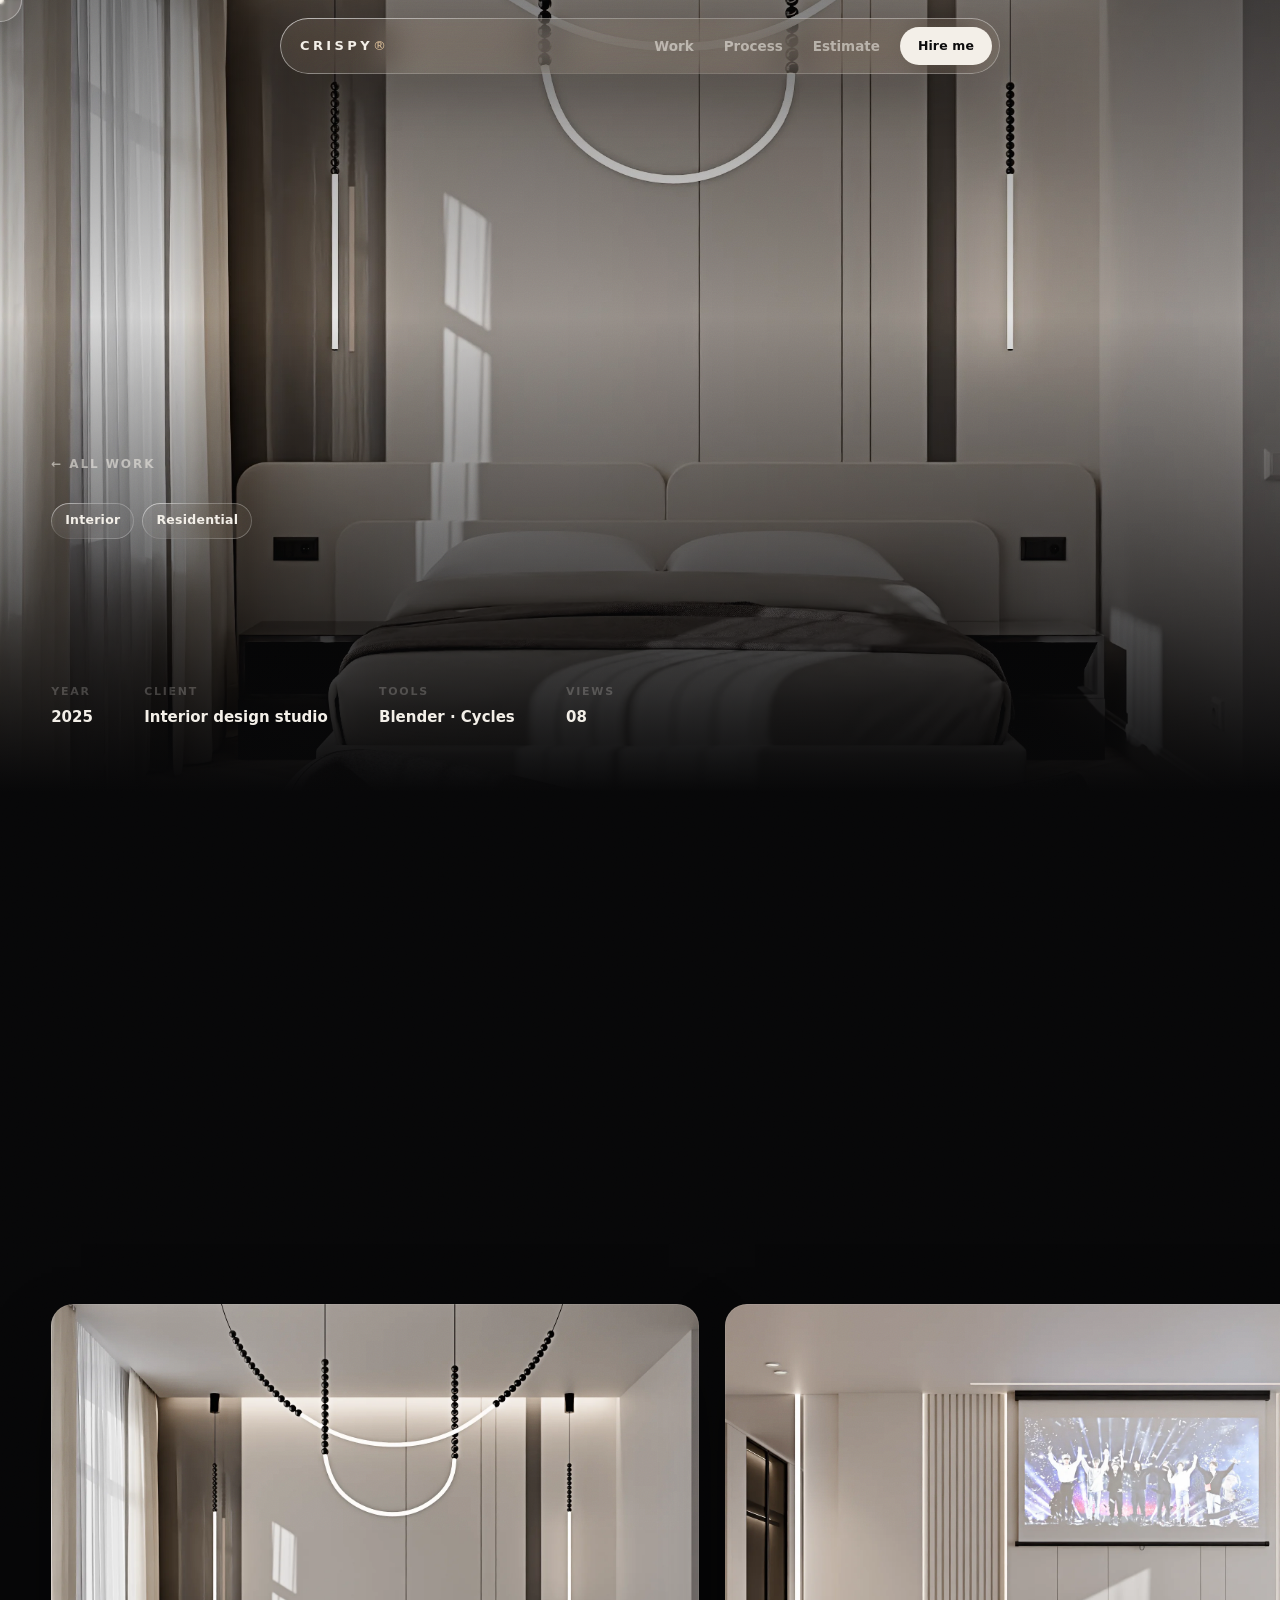
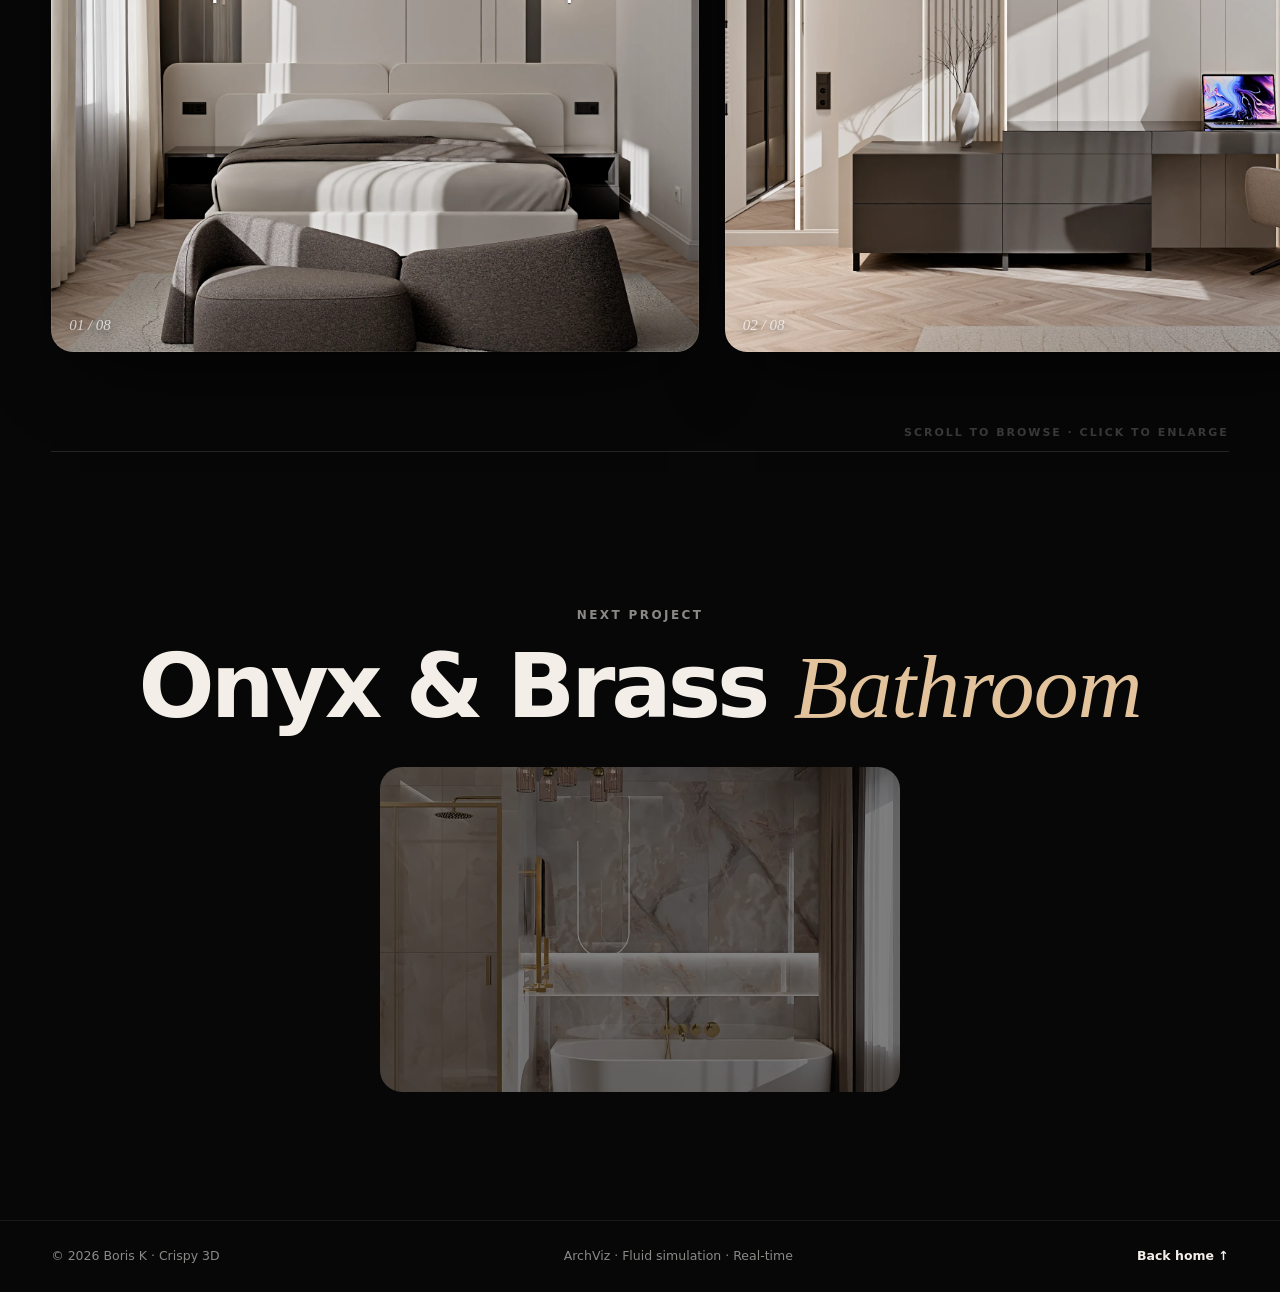
==== commit 690c9347: "Lily nozzle product film: featured block in process section, new project, autoplay in card Co-Author" ====
--- a/project.html
+++ b/project.html
@@ -8,7 +8,7 @@
 <link rel="preconnect" href="https://fonts.googleapis.com">
 <link rel="preconnect" href="https://fonts.gstatic.com" crossorigin>
 <link href="https://fonts.googleapis.com/css2?family=Manrope:wght@300;400;500;600;700;800&family=Instrument+Serif:ital@0;1&display=swap" rel="stylesheet">
-<link rel="stylesheet" href="css/style.css?v=8">
+<link rel="stylesheet" href="css/style.css?v=10">
 </head>
 <body class="pp-body">
 
@@ -111,8 +111,8 @@
 <script src="https://cdnjs.cloudflare.com/ajax/libs/gsap/3.12.5/gsap.min.js"></script>
 <script src="https://cdnjs.cloudflare.com/ajax/libs/gsap/3.12.5/ScrollTrigger.min.js"></script>
 <script src="https://cdn.jsdelivr.net/npm/lenis@1.1.18/dist/lenis.min.js"></script>
-<script src="js/data.js?v=8"></script>
-<script src="js/common.js?v=8"></script>
-<script src="js/project.js?v=8"></script>
+<script src="js/data.js?v=10"></script>
+<script src="js/common.js?v=10"></script>
+<script src="js/project.js?v=10"></script>
 </body>
 </html>
--- a/css/style.css
+++ b/css/style.css
@@ -20,15 +20,16 @@
 }
 
 *{box-sizing:border-box;margin:0;padding:0}
-html{scroll-behavior:auto;-webkit-text-size-adjust:100%}
+html{scroll-behavior:auto;-webkit-text-size-adjust:100%;overflow-x:hidden}
 html.lenis{height:auto}
 .lenis.lenis-smooth{scroll-behavior:auto!important}
 .lenis.lenis-stopped{overflow:hidden}
 body{
   background:var(--bg);color:var(--fg);font-family:var(--font);
   font-weight:400;line-height:1.5;-webkit-font-smoothing:antialiased;
-  overflow-x:hidden;min-height:100vh;
-}
+  overflow-x:hidden;min-height:100vh;max-width:100vw;
+}
+main{overflow-x:clip}
 img{display:block;max-width:100%}
 a{color:inherit;text-decoration:none}
 ul{list-style:none}
@@ -274,7 +275,7 @@
 .compare__tag{position:absolute;top:18px;z-index:2;font-size:11px;letter-spacing:.18em;font-weight:800;text-transform:uppercase;padding:9px 14px;border-radius:999px;
   background:rgba(7,7,8,.45);-webkit-backdrop-filter:blur(10px);backdrop-filter:blur(10px);box-shadow:inset 0 0 0 1px rgba(255,255,255,.14)}
 .compare__tag--l{left:18px}.compare__tag--r{right:18px}
-.compare__switch{display:flex;gap:10px;justify-content:center}
+.compare__switch{display:flex;gap:10px;justify-content:center;flex-wrap:wrap}
 
 /* ---------- services ---------- */
 .services__list{display:grid;grid-template-columns:repeat(4,1fr);gap:clamp(12px,1.6vw,22px)}
@@ -489,7 +490,7 @@
 .pp__col p{font-size:clamp(18px,1.6vw,24px);line-height:1.45;letter-spacing:-.01em}
 .pp__deliv{display:flex;flex-wrap:wrap;gap:8px;margin-top:22px}
 
-.pp__gallery{position:relative;padding:0}
+.pp__gallery{position:relative;padding:0;overflow:hidden}
 .pp__pin{height:100vh;display:flex;align-items:center;overflow:hidden;position:relative}
 .pp__track{display:flex;gap:clamp(16px,2vw,32px);padding-inline:var(--gutter);will-change:transform}
 .pp__frame{flex:none;height:min(72vh,820px);border-radius:var(--r);overflow:hidden;background:#111;position:relative;box-shadow:0 30px 80px -30px rgba(0,0,0,.9);cursor:pointer}
@@ -517,6 +518,13 @@
   .process__grid,.process__clay{grid-template-columns:1fr}
   .quote__panel{grid-template-columns:1fr}
   .quote__form{border-right:0;border-bottom:1px solid rgba(255,255,255,.08)}
+}
+@media (max-width:899px){
+  .pp__pin{height:auto;flex-direction:column;align-items:stretch}
+  .pp__track{flex-direction:column;transform:none!important}
+  .pp__frame{height:auto;width:100%}
+  .pp__frame img,.pp__frame video{width:100%;height:auto;transform:none!important}
+  .pp__progress,.pp__hint{display:none}
 }
 @media (max-width:900px){
   .pp__brief .container{grid-template-columns:1fr}
@@ -554,3 +562,18 @@
 .work__media video.is-on{opacity:1}
 .pp__frame video{height:100%;width:auto;display:block;max-width:none}
 .pp__stack .pp__frame video{width:100%;height:auto}
+
+/* ---------- product film feature ---------- */
+.process__feature{position:relative}
+.film{position:relative;aspect-ratio:16/9;background:#000;cursor:pointer}
+.film__video{width:100%;height:100%;object-fit:cover;display:block}
+.film__bar{position:absolute;left:0;right:0;bottom:0;height:2px;background:rgba(255,255,255,.12)}
+.film__bar i{display:block;height:100%;width:0;background:var(--accent)}
+.film__sound{position:absolute;right:18px;top:18px;z-index:2}
+.film__caption{position:absolute;left:clamp(18px,3vw,44px);bottom:clamp(18px,3vw,44px);max-width:460px;padding:28px 30px;display:flex;flex-direction:column;gap:14px;z-index:2}
+.film__caption h3{font-size:clamp(22px,2.2vw,30px);letter-spacing:-.03em;line-height:1.1}
+.film__caption p{color:var(--muted);font-size:14.5px;line-height:1.55}
+.film__caption .btn{align-self:flex-start;margin-top:4px}
+@media (max-width:900px){
+  .film__caption{position:static;max-width:none;margin-top:14px}
+}
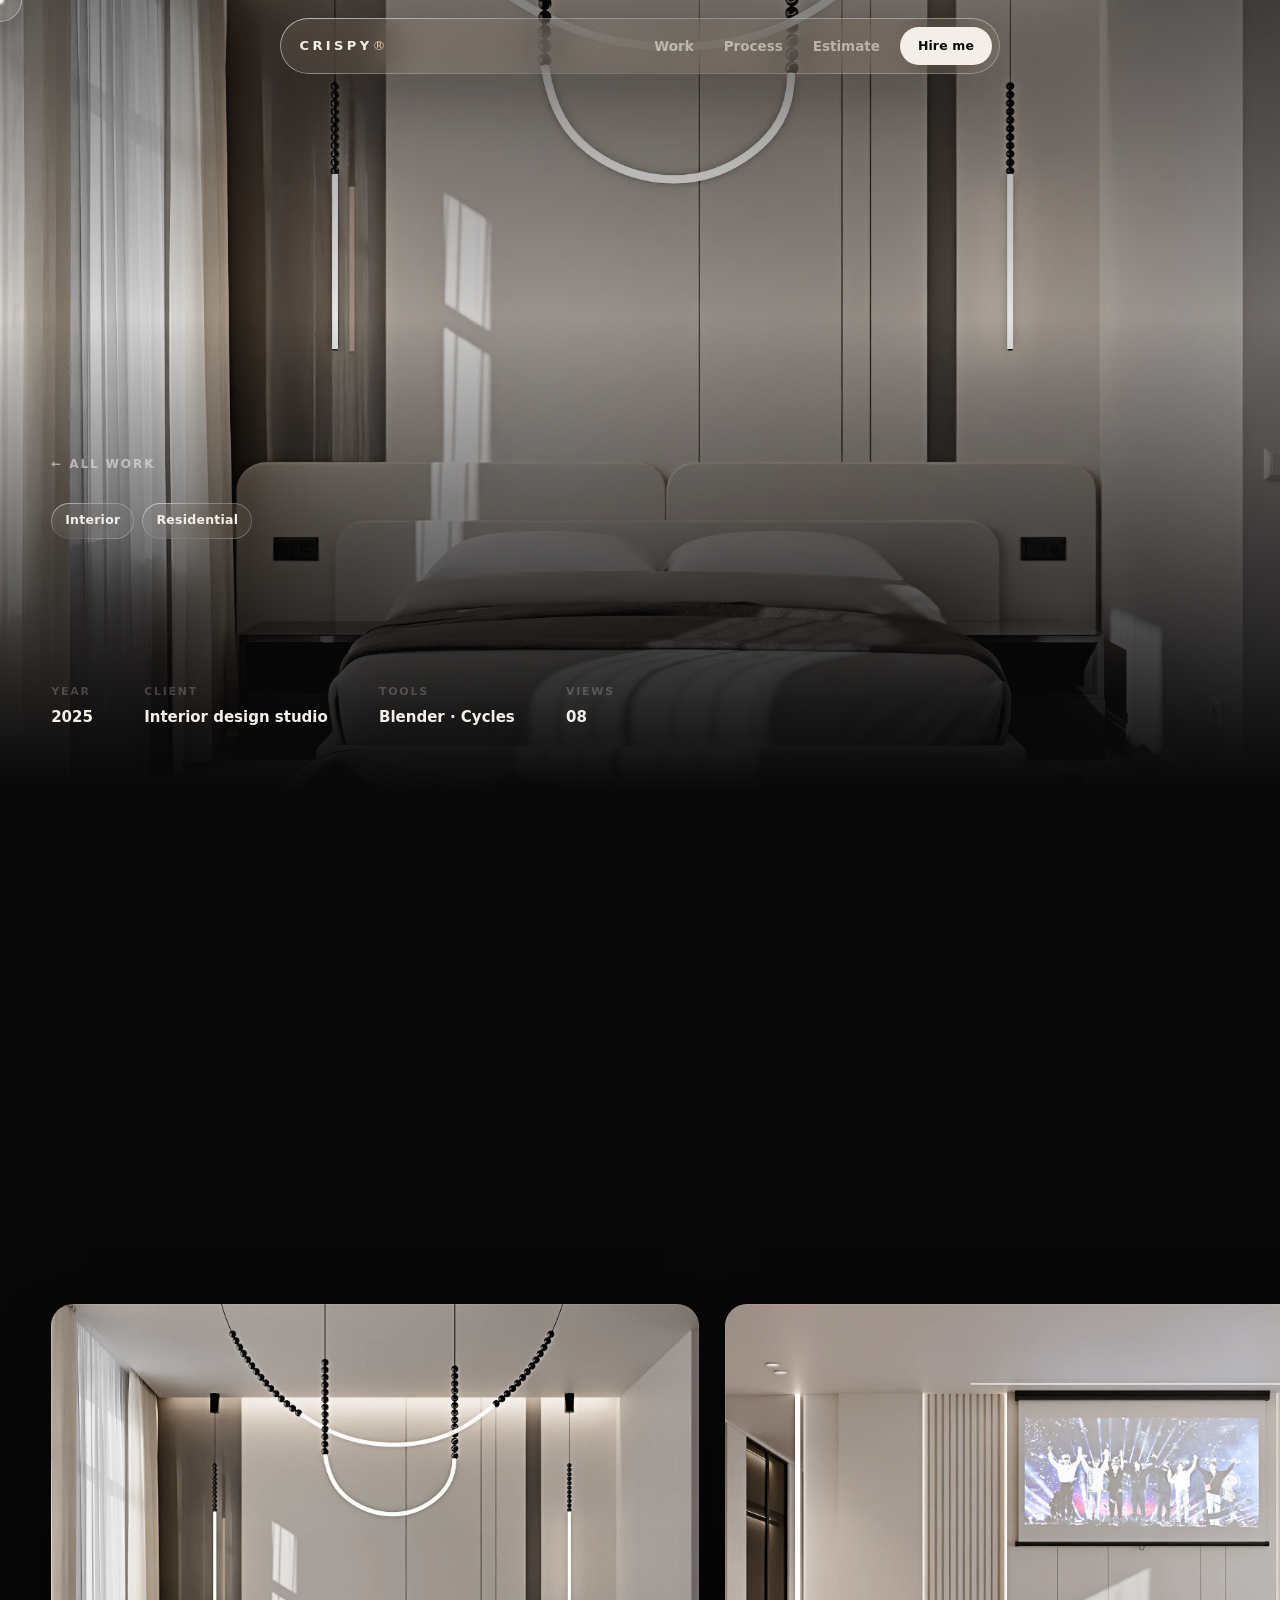
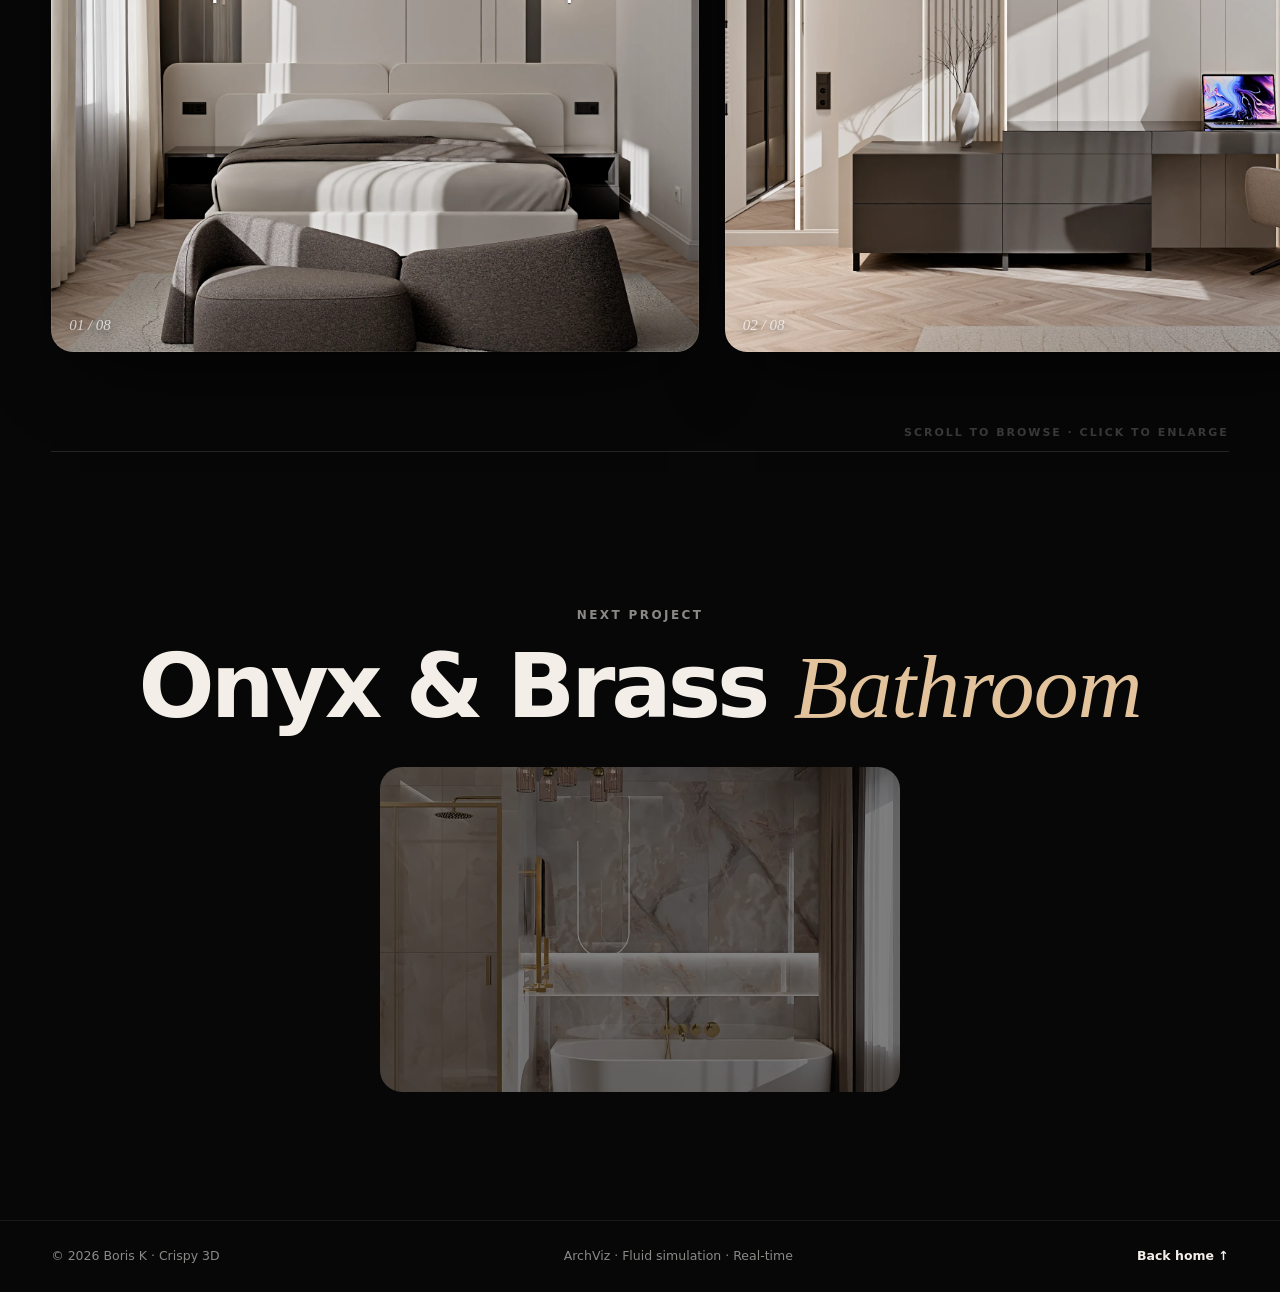
==== commit 25dd8644: "Aqua Mall: add upscaled aerial render as cover Co-Authored-By: Claude Opus 5 <noreply@anthropic.com>" ====
--- a/project.html
+++ b/project.html
@@ -111,7 +111,7 @@
 <script src="https://cdnjs.cloudflare.com/ajax/libs/gsap/3.12.5/gsap.min.js"></script>
 <script src="https://cdnjs.cloudflare.com/ajax/libs/gsap/3.12.5/ScrollTrigger.min.js"></script>
 <script src="https://cdn.jsdelivr.net/npm/lenis@1.1.18/dist/lenis.min.js"></script>
-<script src="js/data.js?v=10"></script>
+<script src="js/data.js?v=12"></script>
 <script src="js/common.js?v=10"></script>
 <script src="js/project.js?v=10"></script>
 </body>
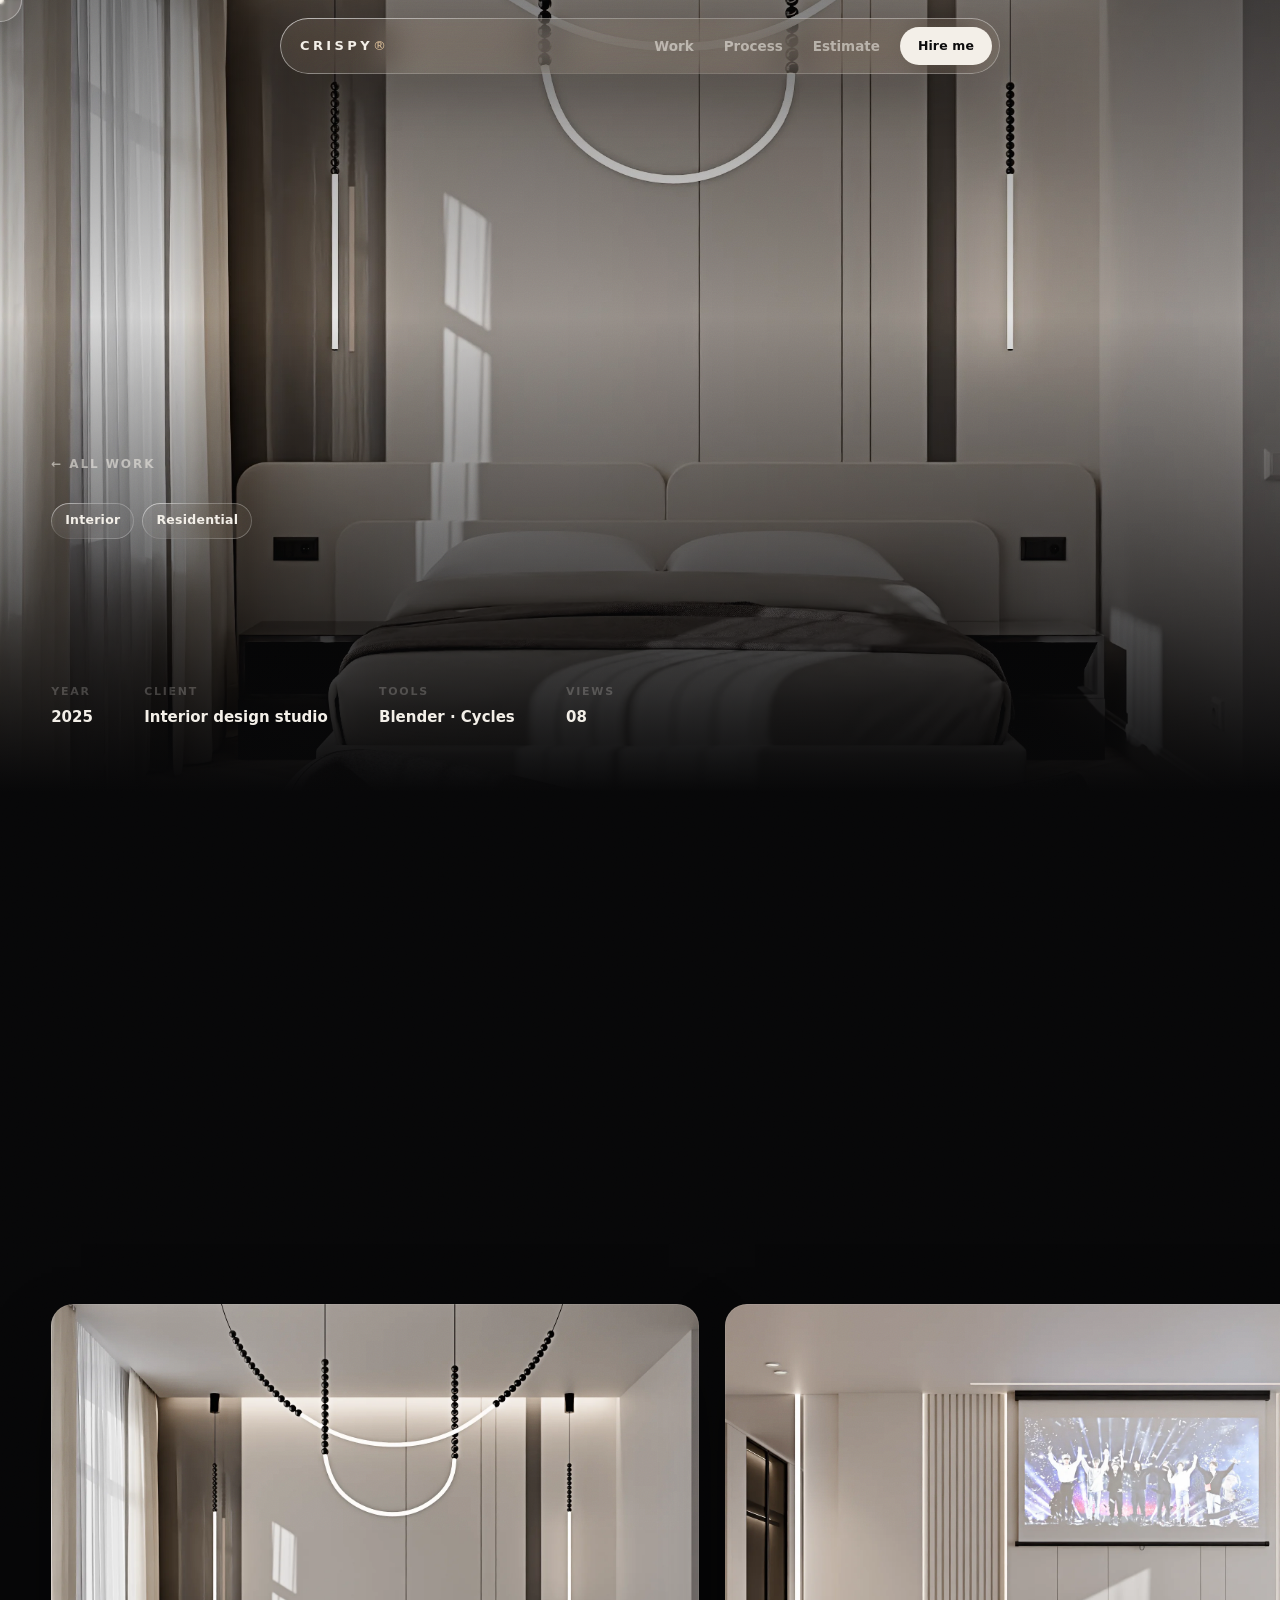
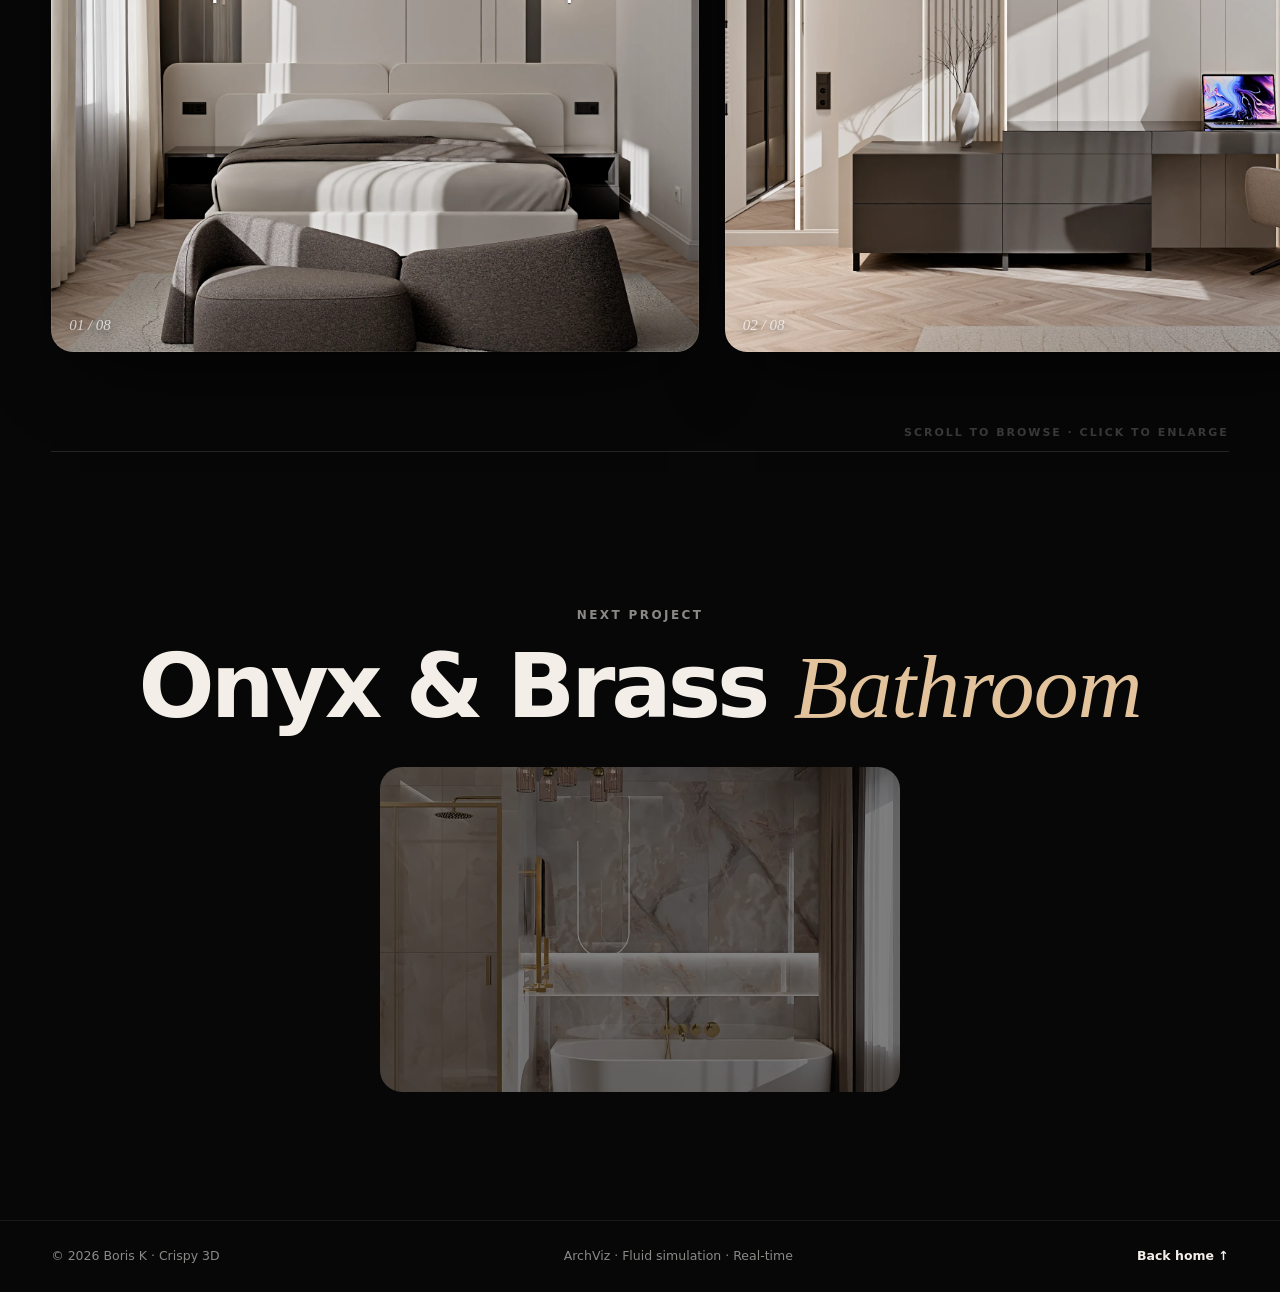
==== commit 17db7508: "Add real-time UE5 bedroom (Lunas test scene, DLSS 5 frames) as full-width case Co-Authored-By: Claud" ====
--- a/project.html
+++ b/project.html
@@ -8,7 +8,7 @@
 <link rel="preconnect" href="https://fonts.googleapis.com">
 <link rel="preconnect" href="https://fonts.gstatic.com" crossorigin>
 <link href="https://fonts.googleapis.com/css2?family=Manrope:wght@300;400;500;600;700;800&family=Instrument+Serif:ital@0;1&display=swap" rel="stylesheet">
-<link rel="stylesheet" href="css/style.css?v=10">
+<link rel="stylesheet" href="css/style.css?v=14">
 </head>
 <body class="pp-body">
 
@@ -111,7 +111,7 @@
 <script src="https://cdnjs.cloudflare.com/ajax/libs/gsap/3.12.5/gsap.min.js"></script>
 <script src="https://cdnjs.cloudflare.com/ajax/libs/gsap/3.12.5/ScrollTrigger.min.js"></script>
 <script src="https://cdn.jsdelivr.net/npm/lenis@1.1.18/dist/lenis.min.js"></script>
-<script src="js/data.js?v=12"></script>
+<script src="js/data.js?v=15"></script>
 <script src="js/common.js?v=10"></script>
 <script src="js/project.js?v=10"></script>
 </body>
--- a/css/style.css
+++ b/css/style.css
@@ -240,6 +240,7 @@
   transform-style:preserve-3d;transition:transform .8s var(--ease);will-change:transform}
 .work--wide{grid-column:span 8}
 .work--narrow{grid-column:span 4;aspect-ratio:auto}
+.work--full{grid-column:span 12;aspect-ratio:21/9}
 .work__media{position:absolute;inset:0;overflow:hidden;background:#111}
 .work__media img{position:absolute;inset:0;width:100%;height:100%;object-fit:cover;opacity:0;transition:opacity .25s;transform:scale(1.04);will-change:opacity,transform}
 .work__media img.is-on{opacity:1}
@@ -371,7 +372,8 @@
   .nav__burger{display:flex}
   .nav__pill{max-width:none;width:auto;min-width:0;padding-right:7px}
   .nav{justify-content:center}
-  .work,.work--wide,.work--narrow{grid-column:span 12}
+  .work,.work--wide,.work--narrow,.work--full{grid-column:span 12}
+  .work--full{aspect-ratio:16/9}
   .work--narrow{aspect-ratio:4/3}
   .about__grid{grid-template-columns:1fr}
   .exp__item{grid-template-columns:1fr;gap:10px}
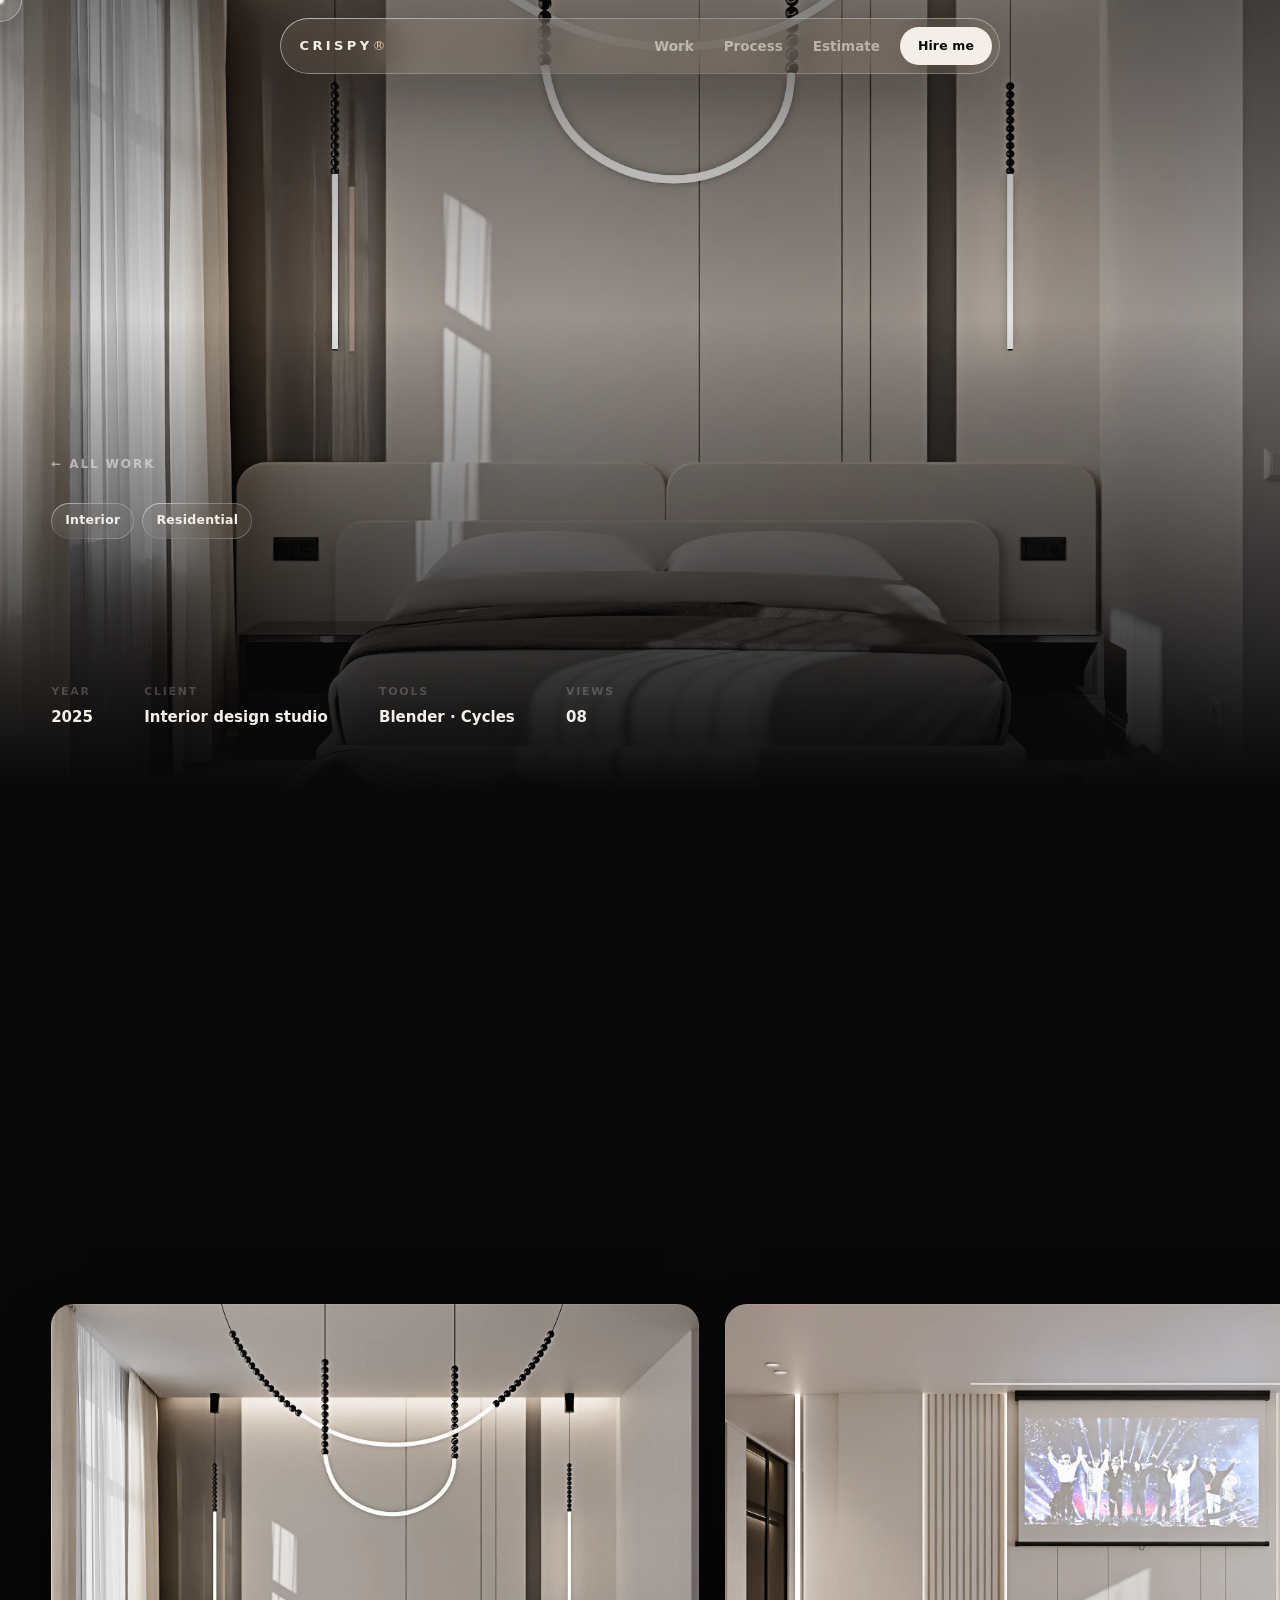
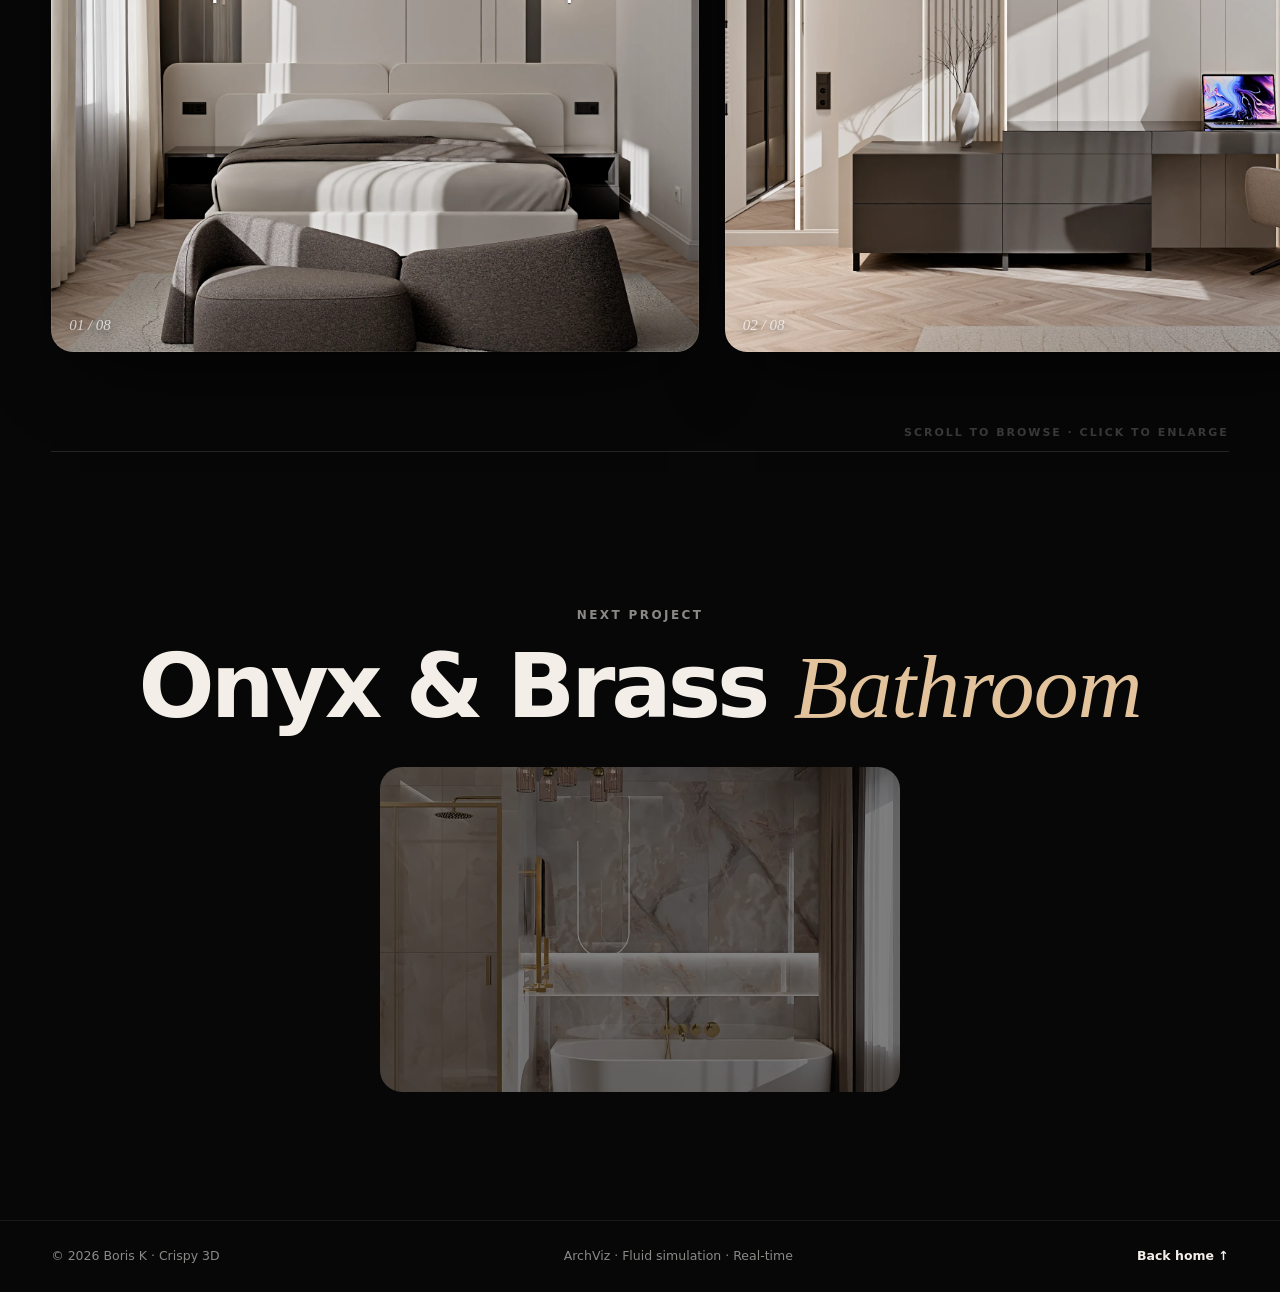
==== commit 7da85cbe: "TDM181 timer product film: 38s video, 14 key frames, full-width card, film switcher in process secti" ====
--- a/project.html
+++ b/project.html
@@ -8,7 +8,7 @@
 <link rel="preconnect" href="https://fonts.googleapis.com">
 <link rel="preconnect" href="https://fonts.gstatic.com" crossorigin>
 <link href="https://fonts.googleapis.com/css2?family=Manrope:wght@300;400;500;600;700;800&family=Instrument+Serif:ital@0;1&display=swap" rel="stylesheet">
-<link rel="stylesheet" href="css/style.css?v=14">
+<link rel="stylesheet" href="css/style.css?v=16">
 </head>
 <body class="pp-body">
 
@@ -111,8 +111,8 @@
 <script src="https://cdnjs.cloudflare.com/ajax/libs/gsap/3.12.5/gsap.min.js"></script>
 <script src="https://cdnjs.cloudflare.com/ajax/libs/gsap/3.12.5/ScrollTrigger.min.js"></script>
 <script src="https://cdn.jsdelivr.net/npm/lenis@1.1.18/dist/lenis.min.js"></script>
-<script src="js/data.js?v=15"></script>
-<script src="js/common.js?v=10"></script>
-<script src="js/project.js?v=10"></script>
+<script src="js/data.js?v=16"></script>
+<script src="js/common.js?v=16"></script>
+<script src="js/project.js?v=16"></script>
 </body>
 </html>
--- a/css/style.css
+++ b/css/style.css
@@ -579,3 +579,9 @@
 @media (max-width:900px){
   .film__caption{position:static;max-width:none;margin-top:14px}
 }
+
+/* film tabs */
+.film__tabs{position:absolute;left:18px;top:18px;z-index:2;display:flex;gap:8px;flex-wrap:wrap}
+.film__tabs .chip{cursor:pointer}
+.film__tabs .chip.is-active{background:rgba(226,195,155,.18);color:var(--accent)}
+@media (max-width:560px){ .film__sound{display:none} }
